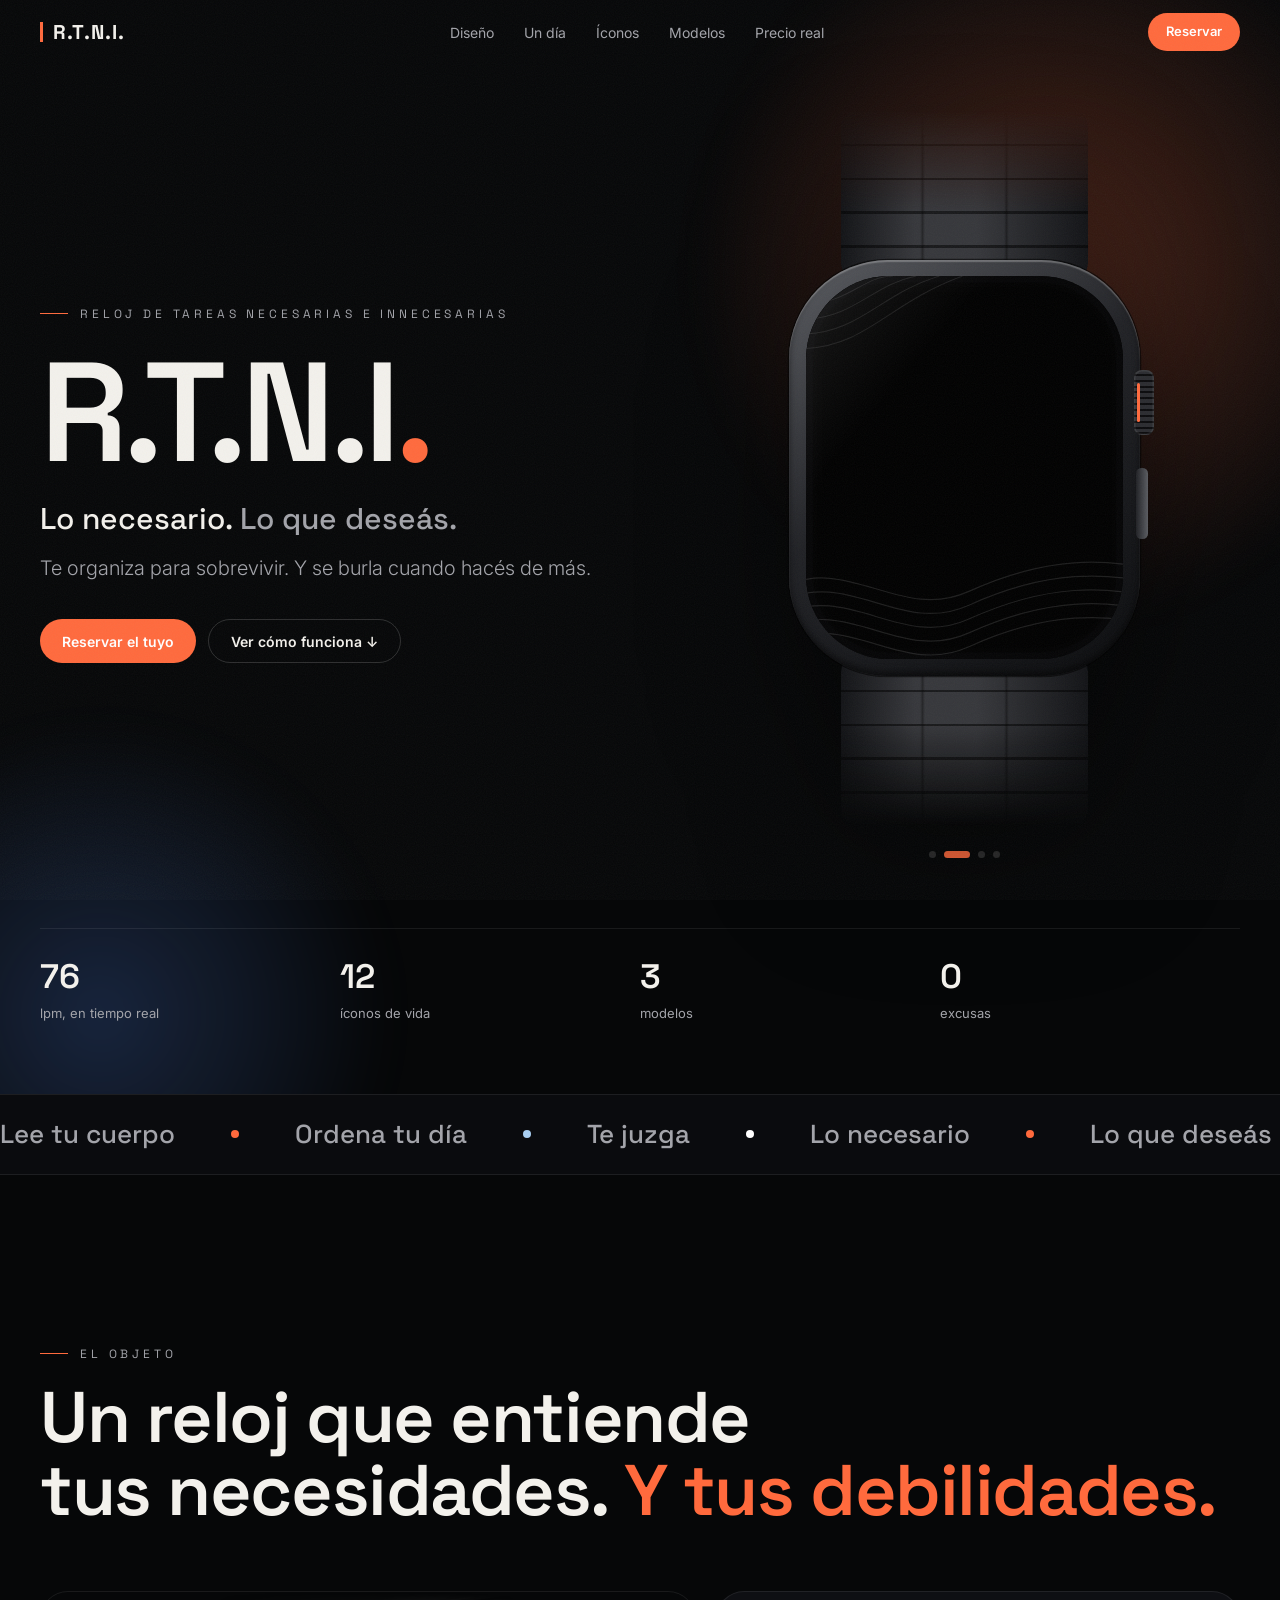
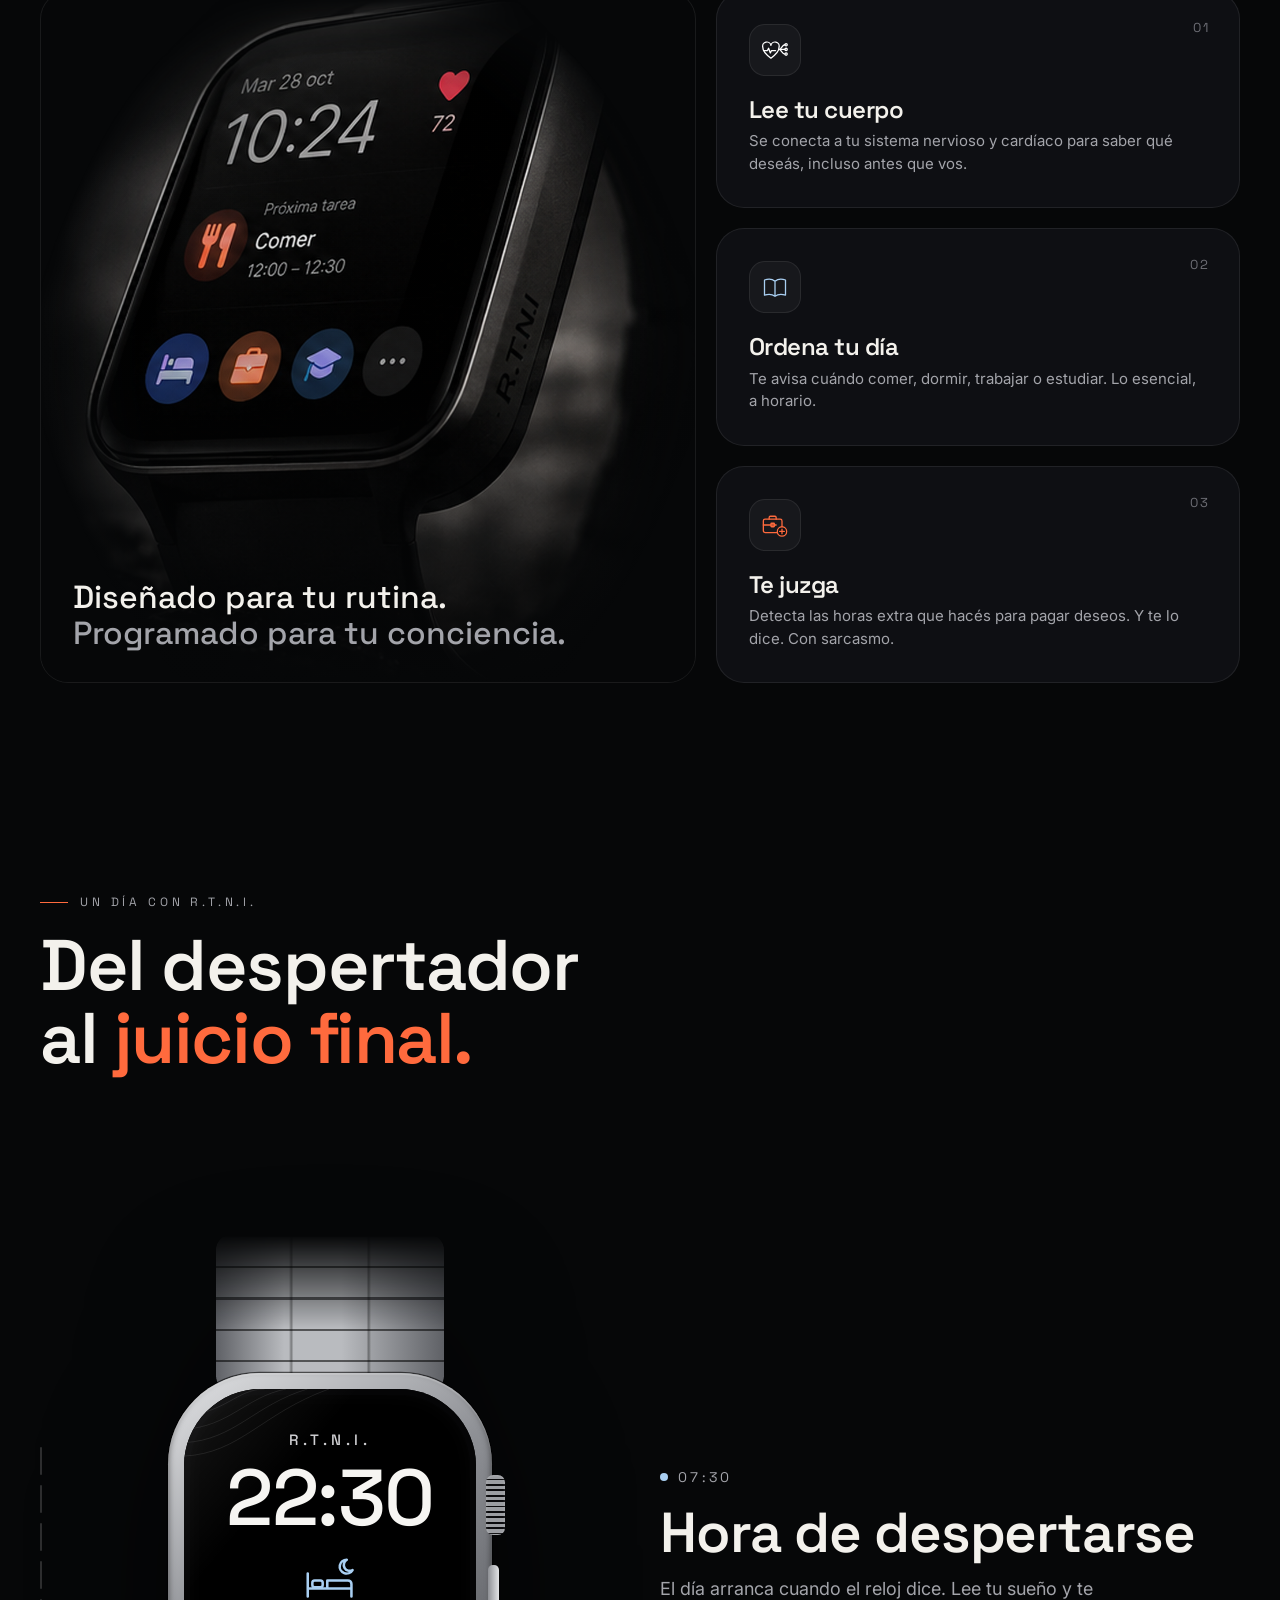
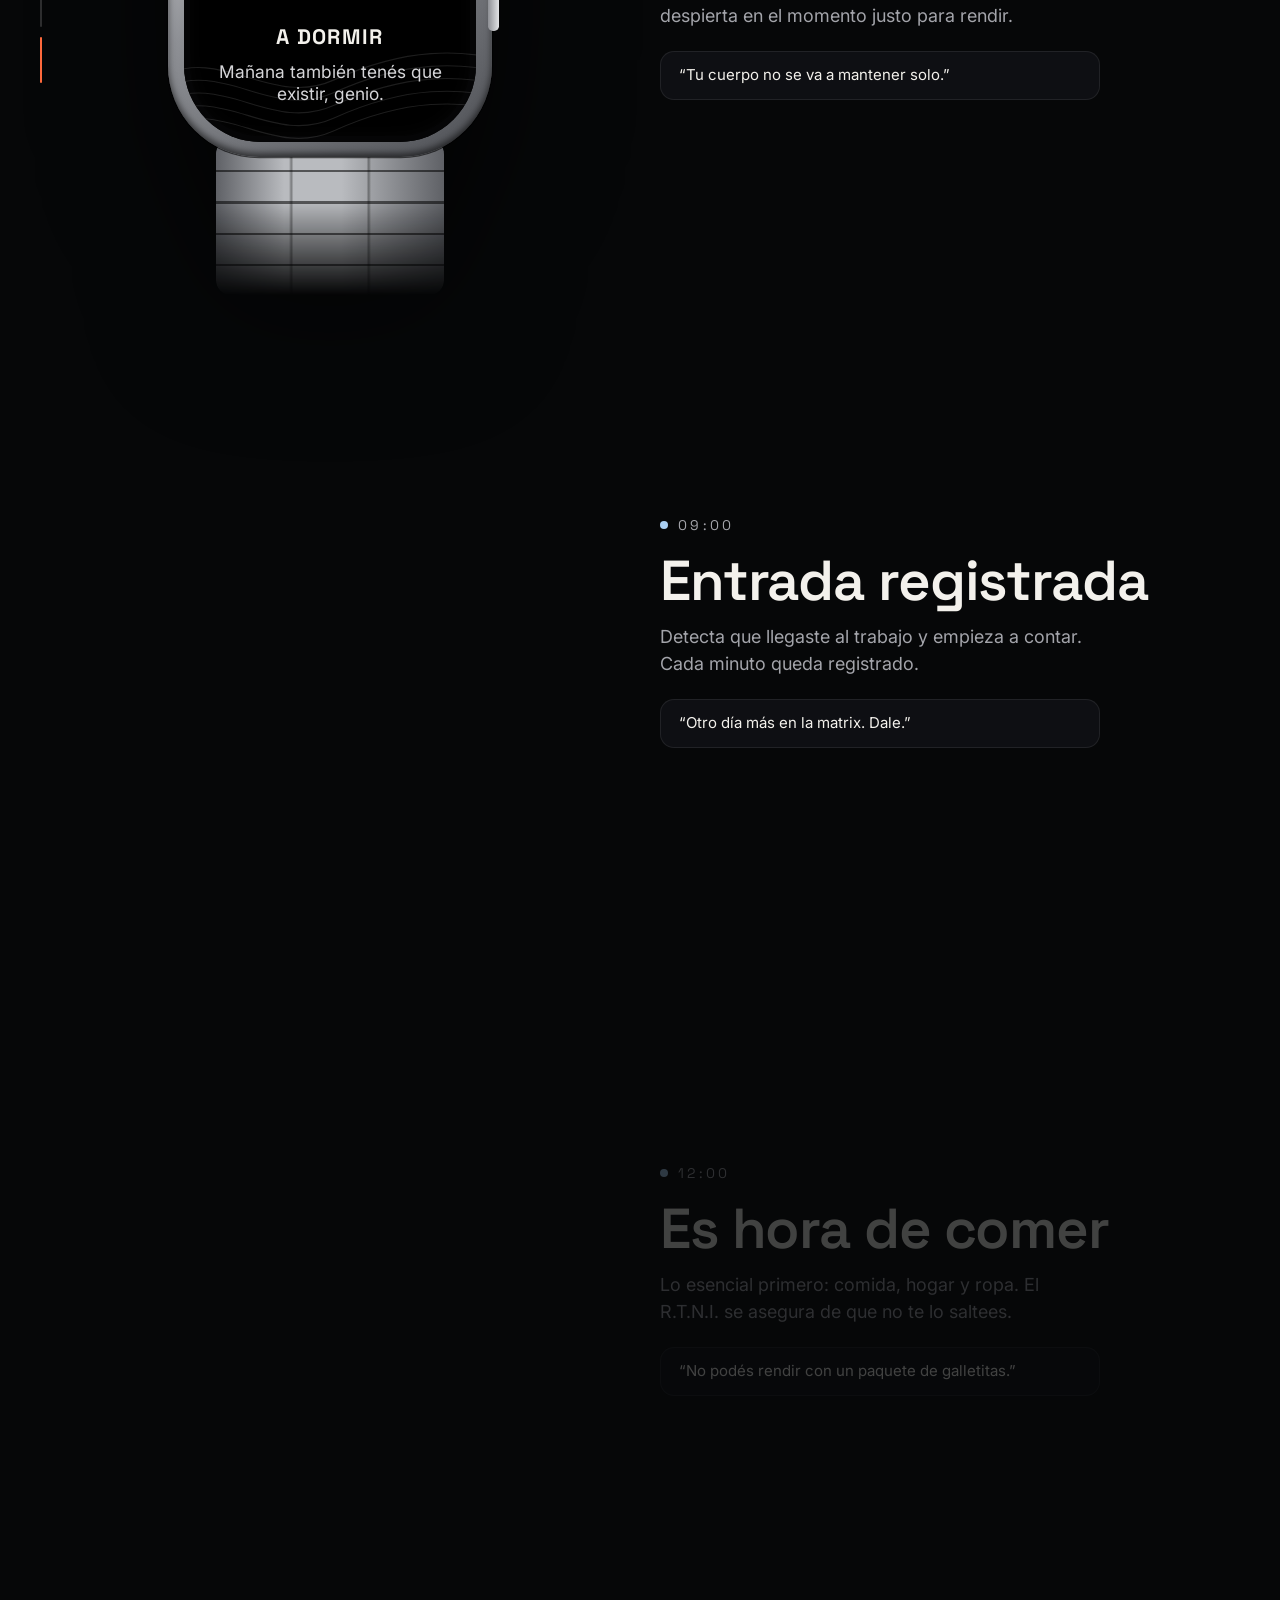
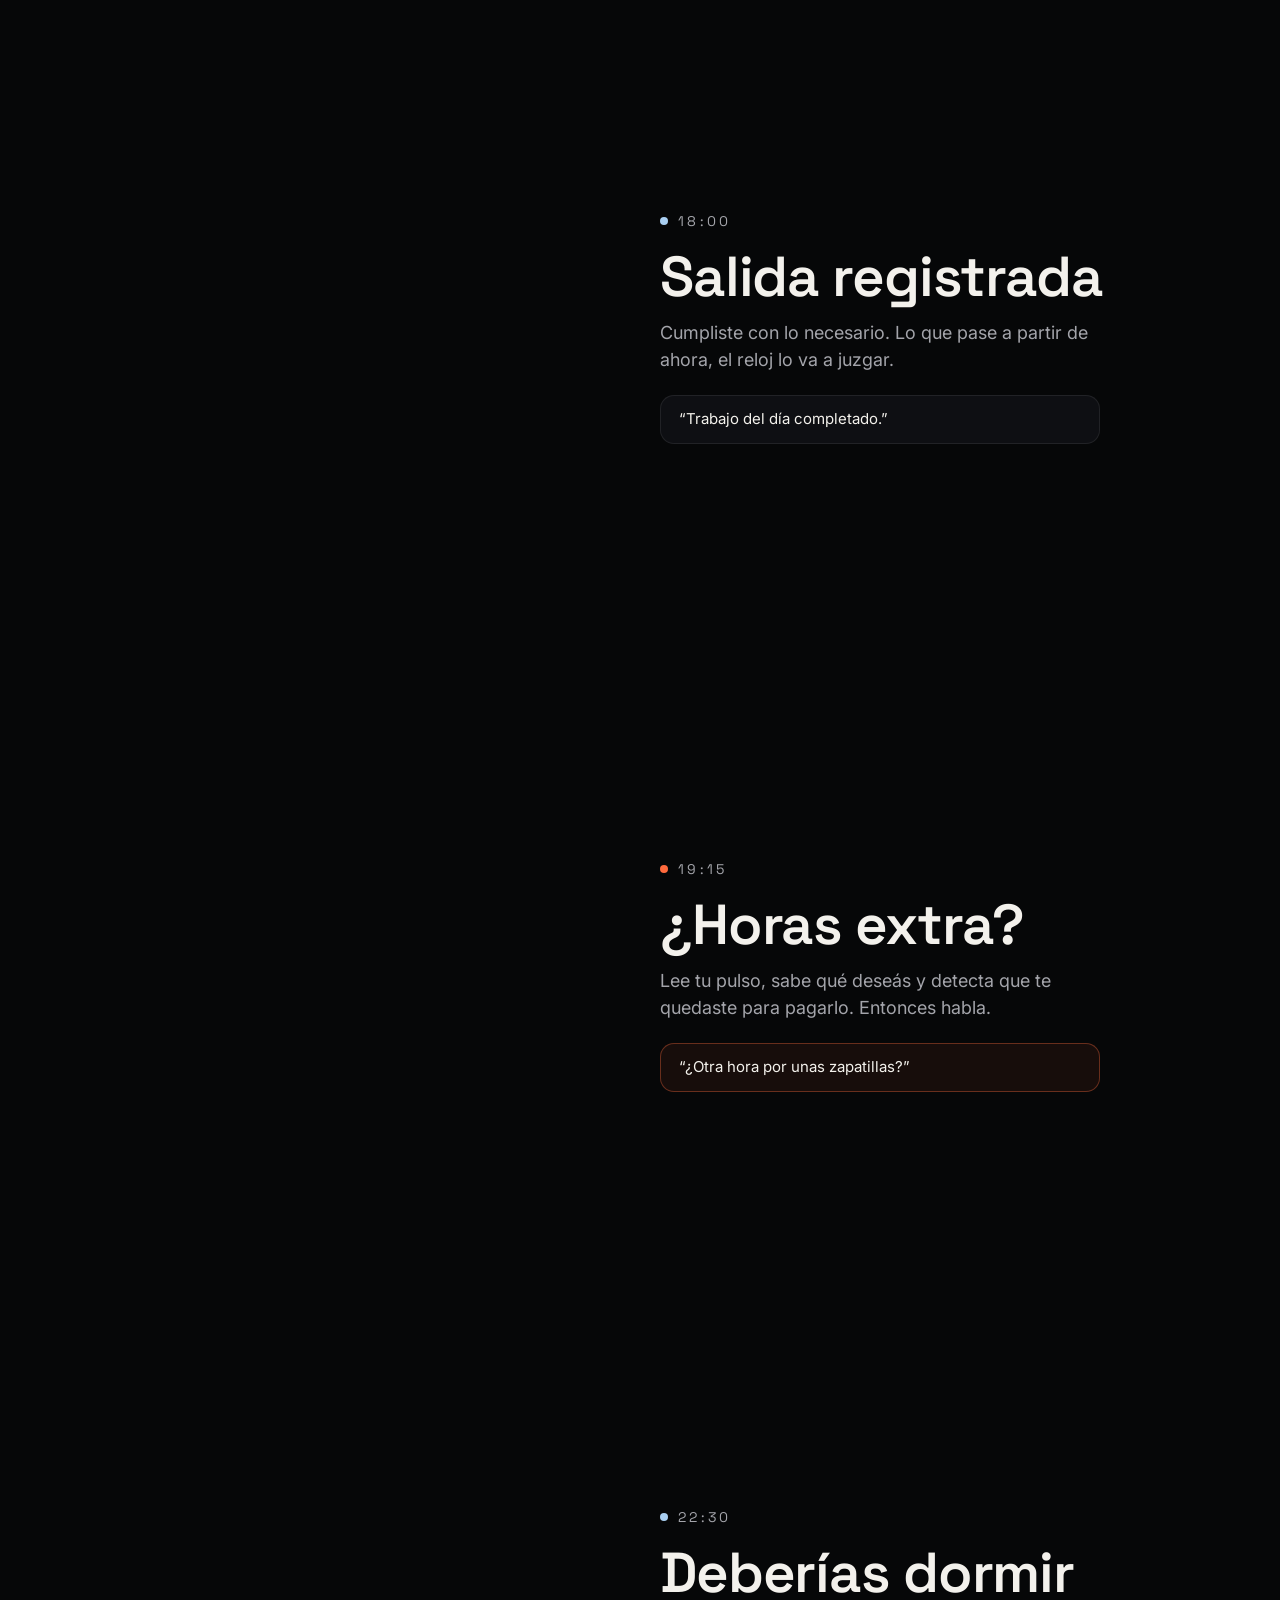
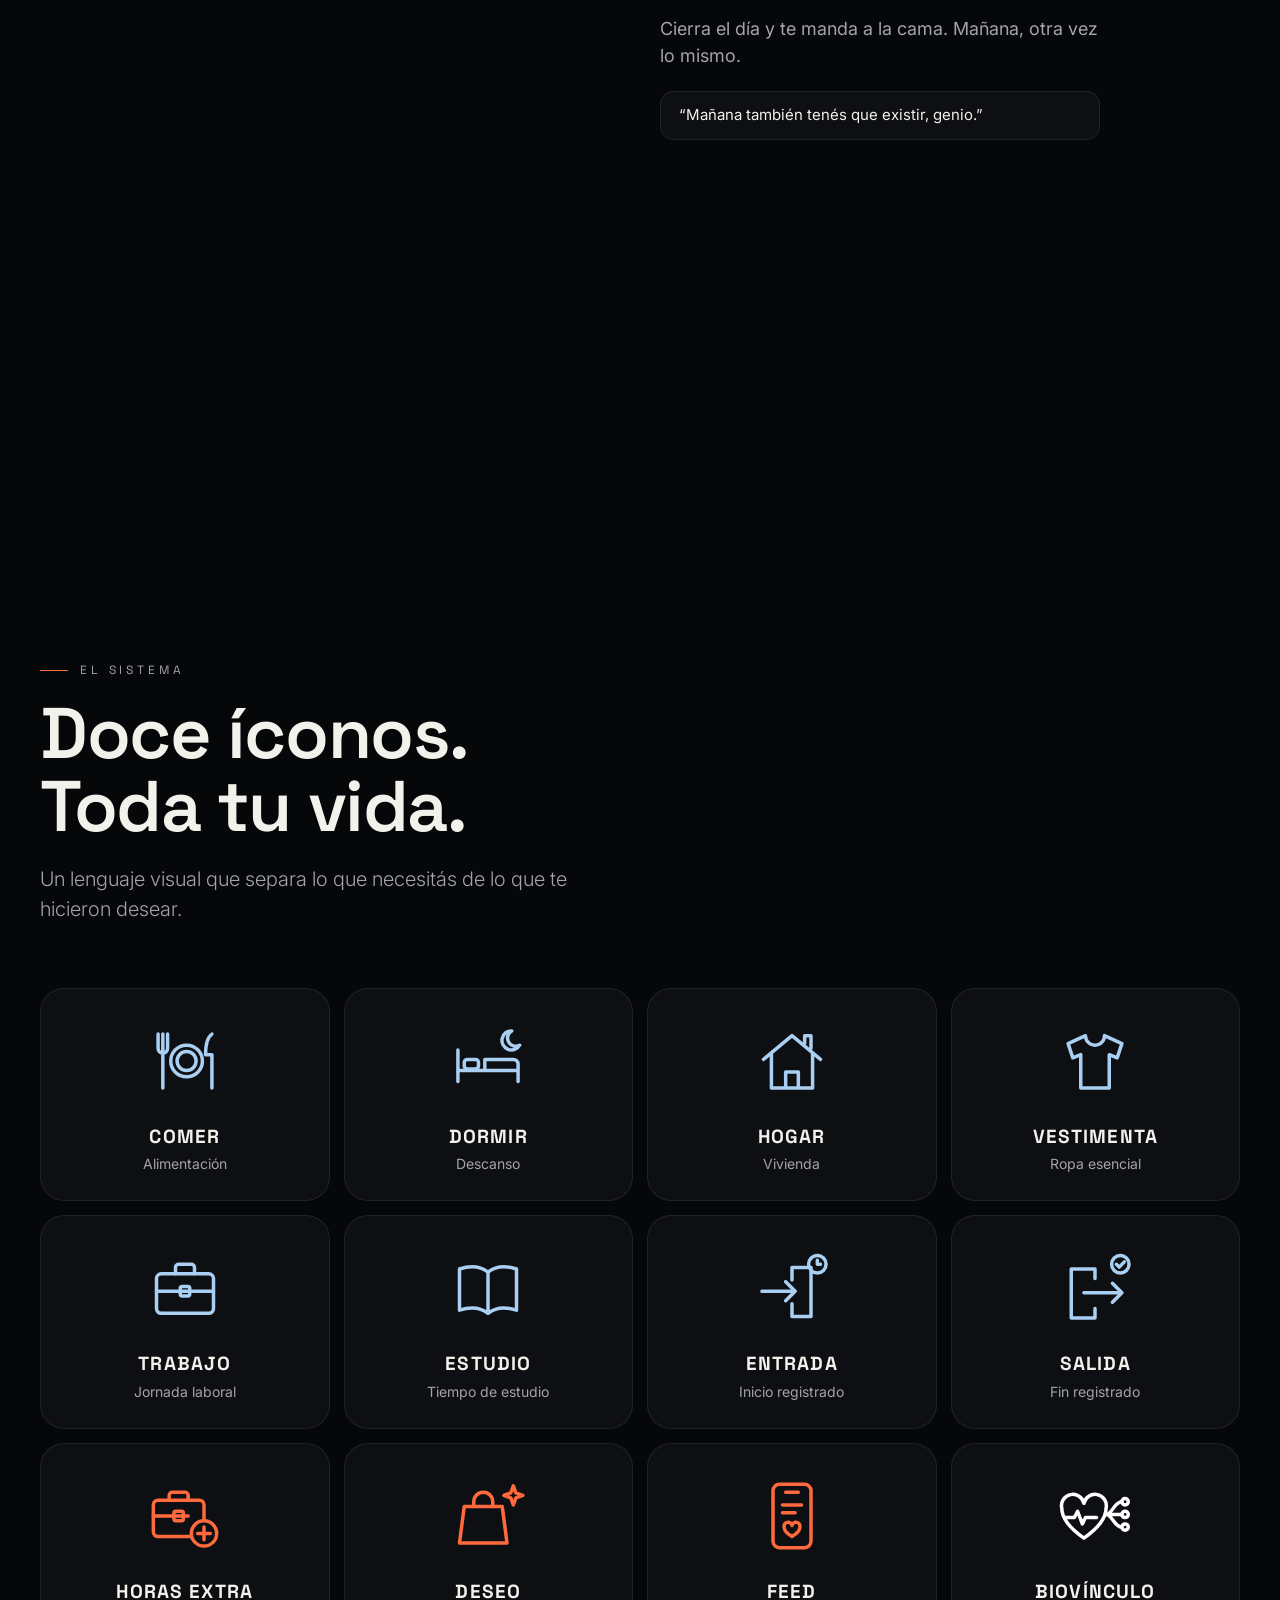
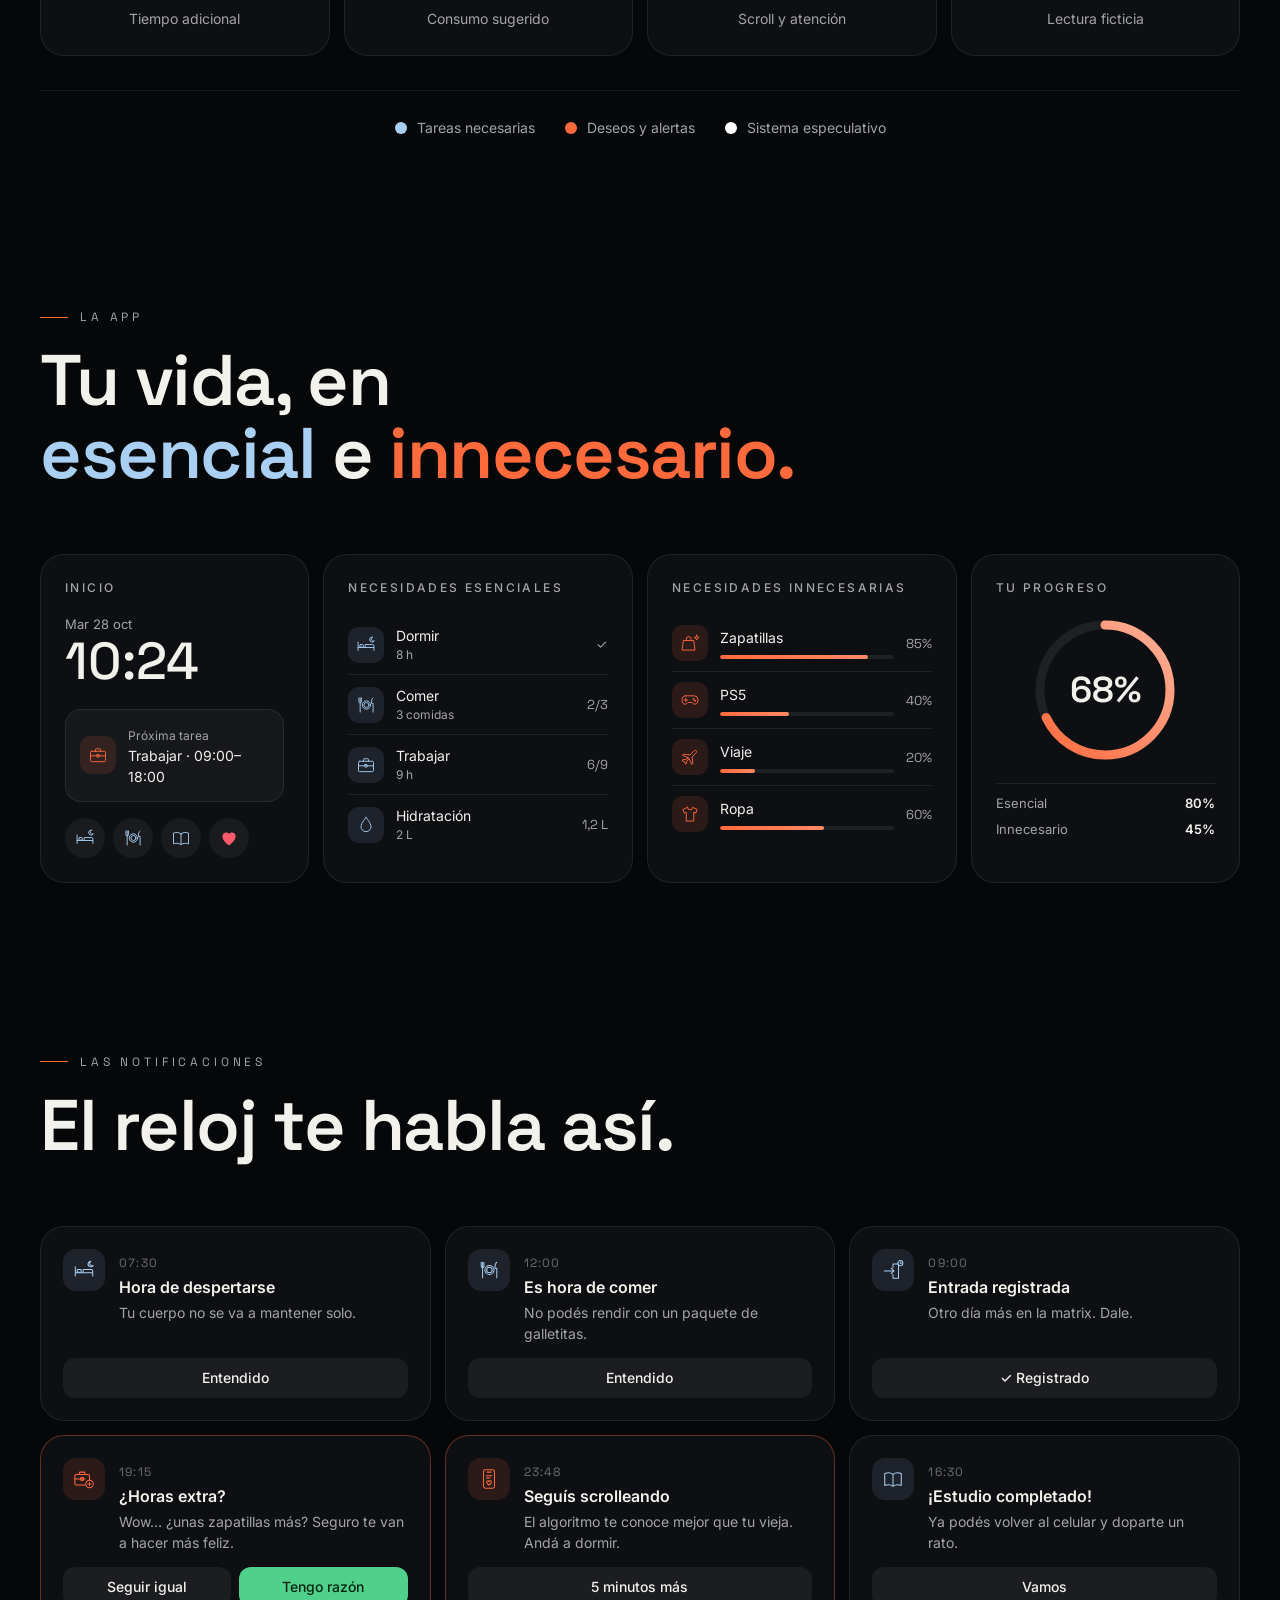
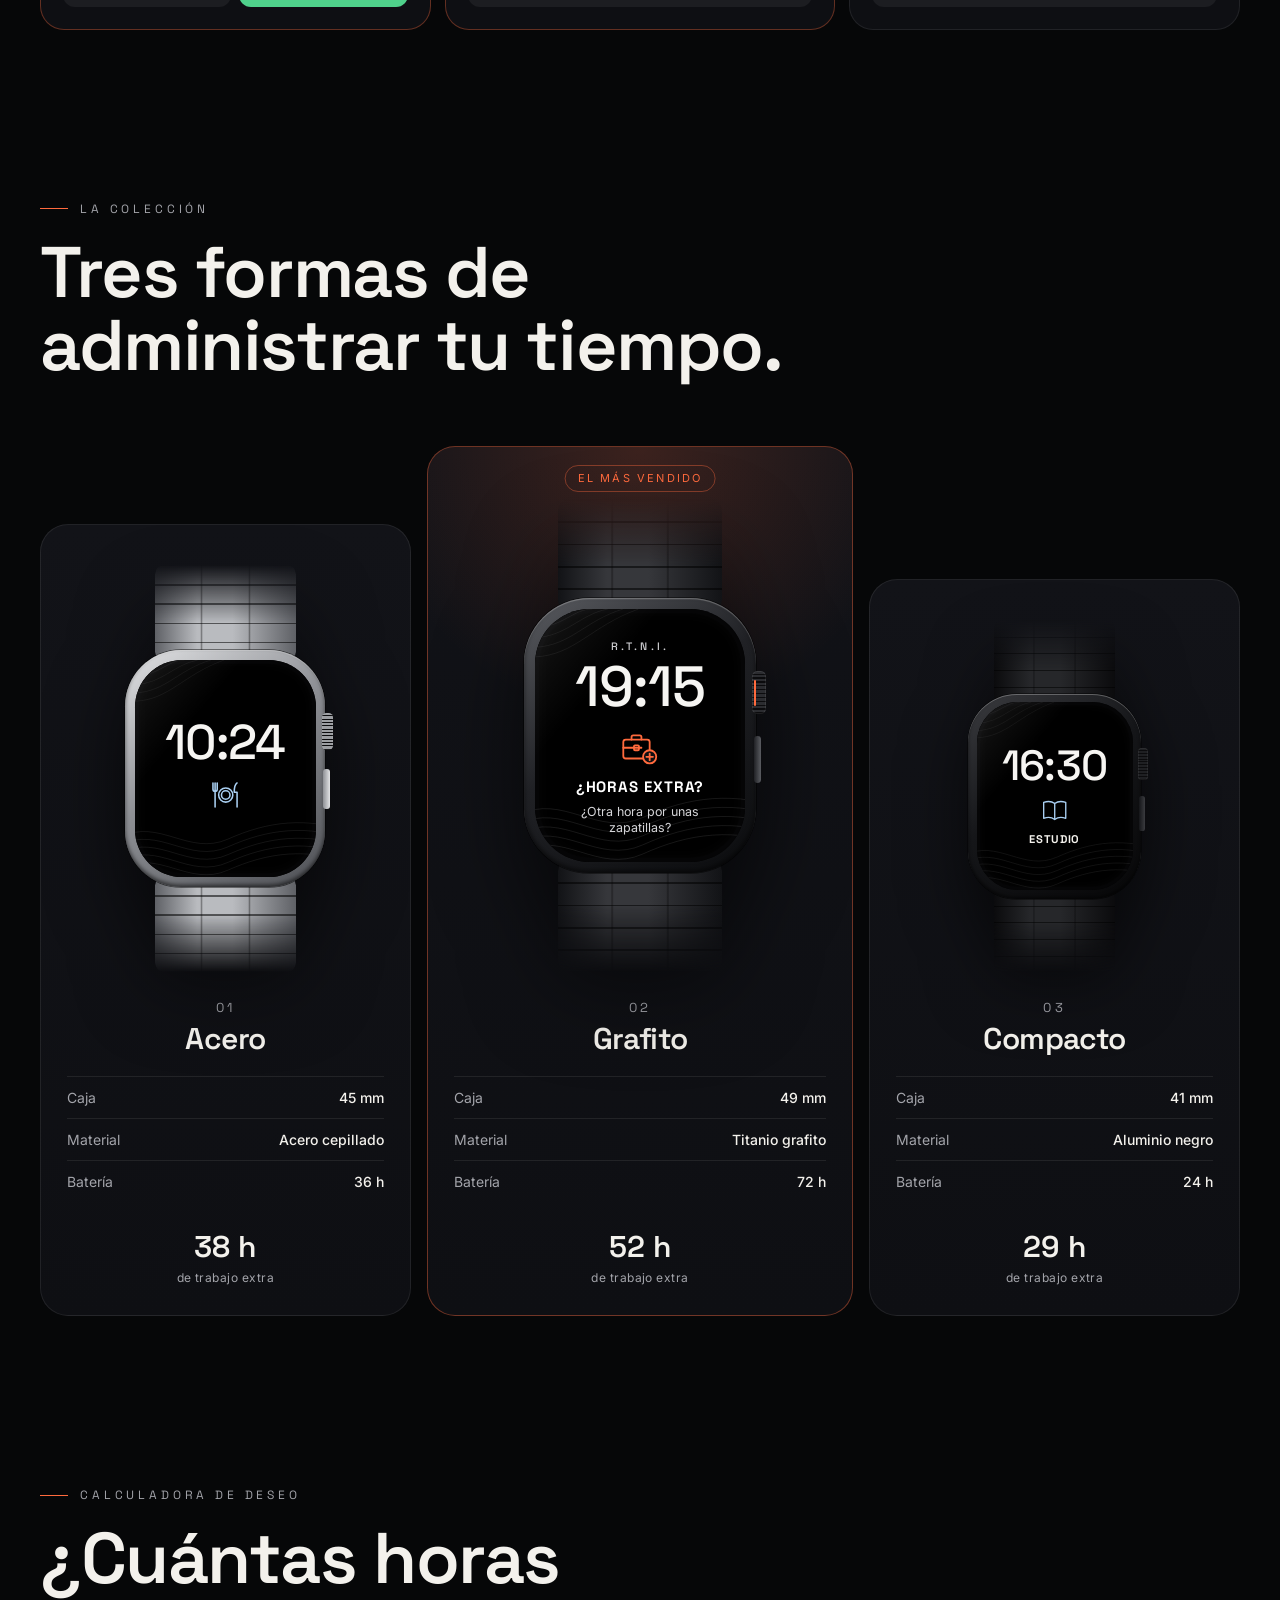
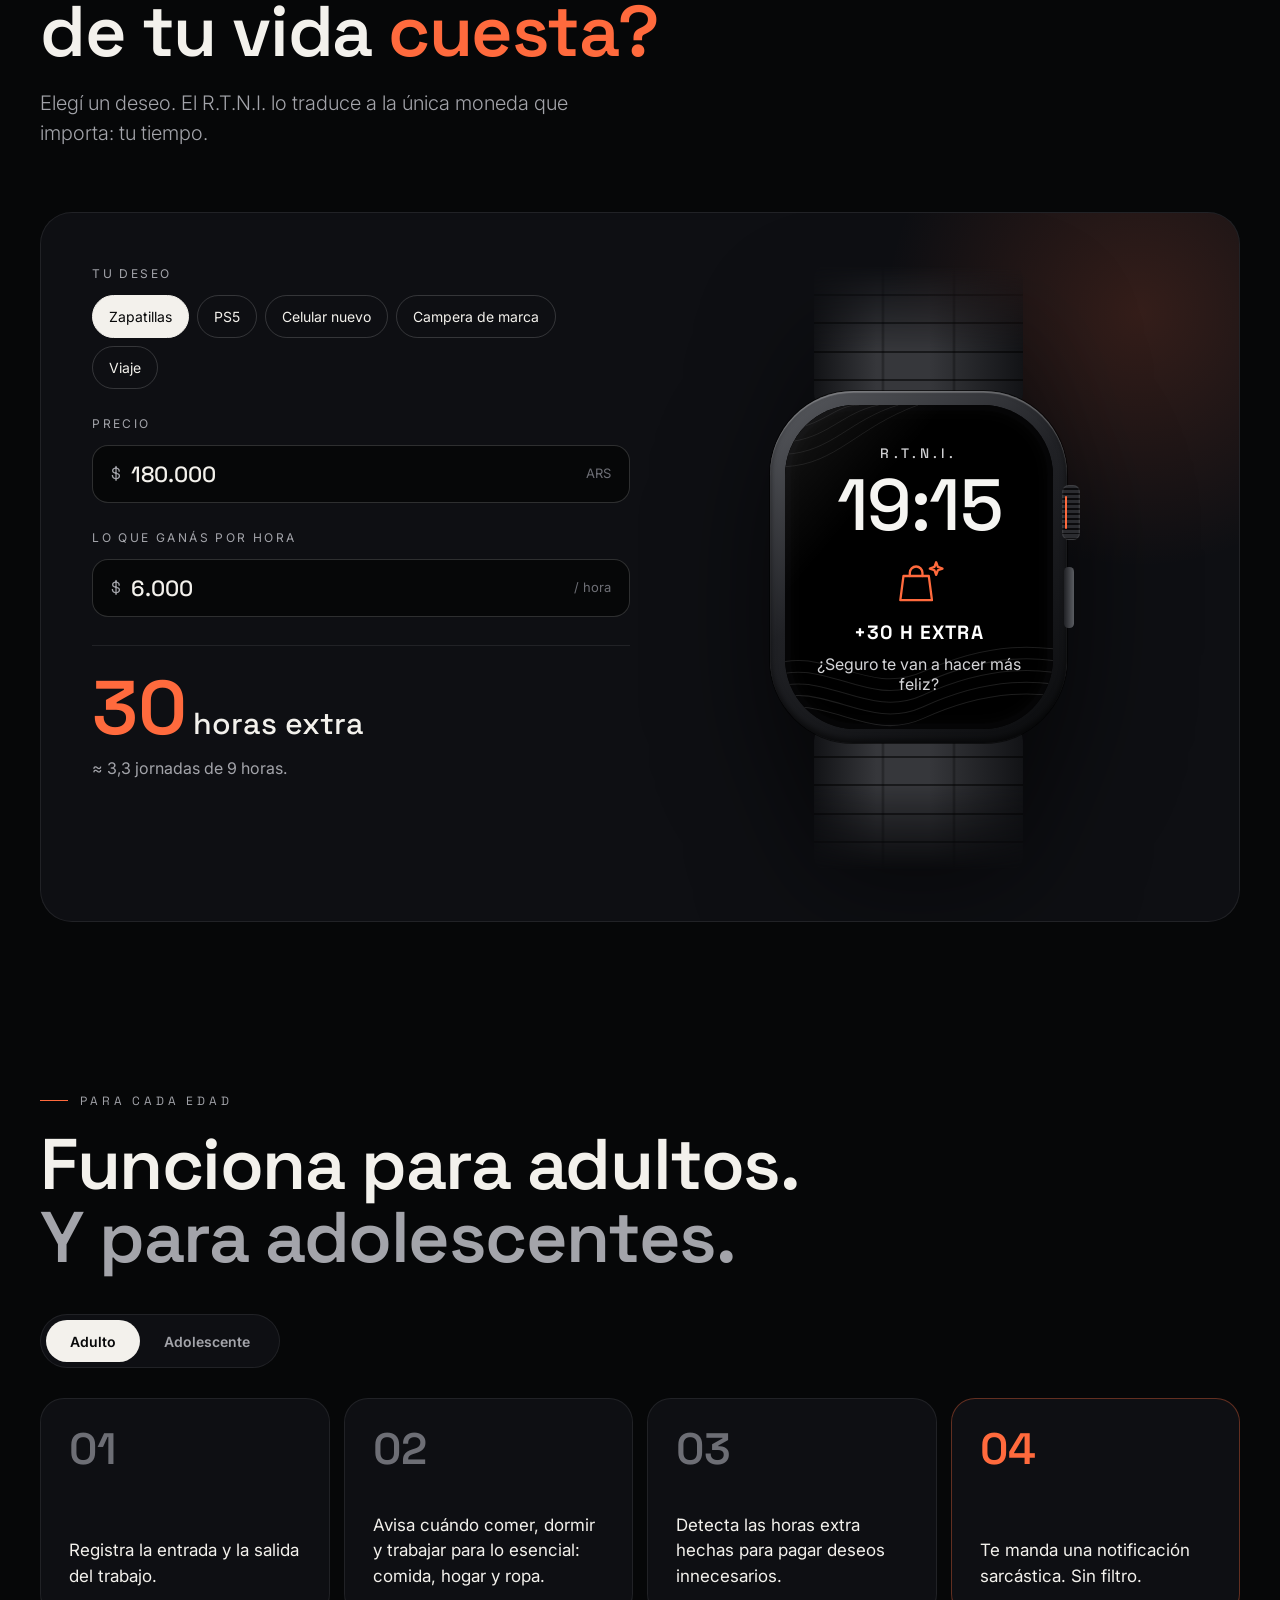
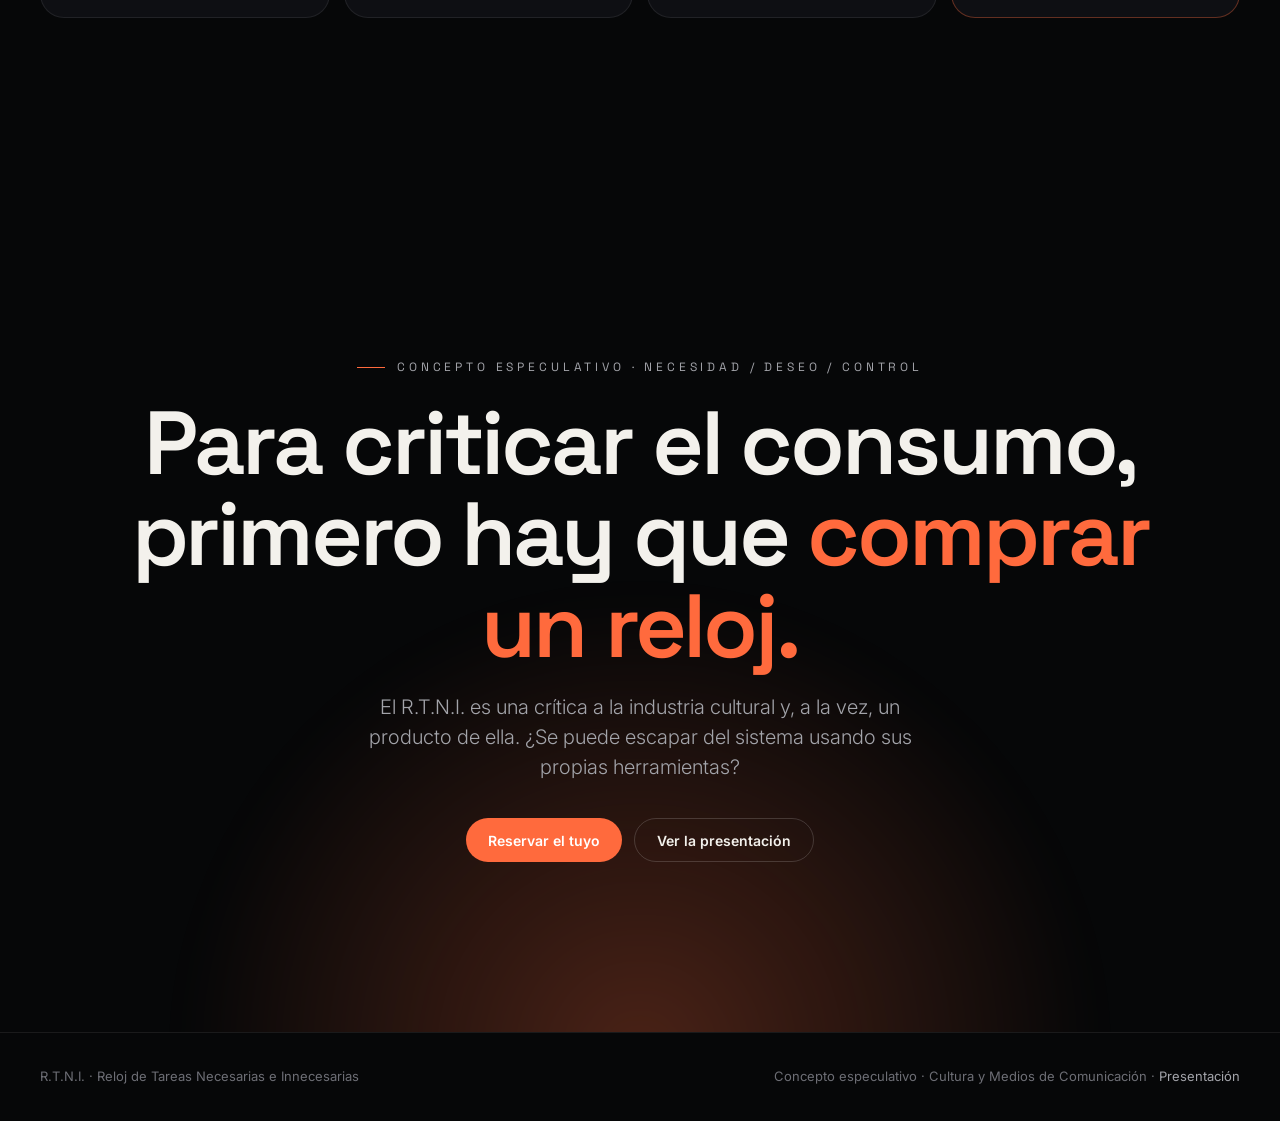
==== producto/index.html @ d714bea6 "Agregar página de producto del R.T.N.I. en /producto Landing del reloj con relojes y los doce íconos" ====
<!doctype html>
<html lang="es">
<head>
<meta charset="utf-8">
<meta name="viewport" content="width=device-width, initial-scale=1">
<title>R.T.N.I. — Lo necesario. Lo que deseás.</title>
<meta name="description" content="R.T.N.I., el Reloj de Tareas Necesarias e Innecesarias. Te organiza para sobrevivir y se burla cuando hacés de más.">
<meta name="theme-color" content="#060708">
<link rel="icon" href="data:image/svg+xml,<svg xmlns='http://www.w3.org/2000/svg' viewBox='0 0 100 100'><text y='.9em' font-size='90'>⌚</text></svg>">
<link rel="preconnect" href="https://fonts.googleapis.com">
<link rel="preconnect" href="https://fonts.gstatic.com" crossorigin>
<link href="https://fonts.googleapis.com/css2?family=Inter:wght@300..700&family=Space+Grotesk:wght@400..700&display=swap" rel="stylesheet">
<style>
:root{
  --bg:#060708;--bg2:#0a0b0e;--card:#0e0f13;--card2:#121318;
  --line:rgba(255,255,255,.08);--line2:rgba(255,255,255,.16);
  --tx:#f3f1ec;--mut:#a3a4aa;--dim:#6d6e75;
  --blue:#a9cff2;--blue2:#5b93ff;--or:#ff6a3d;--or2:#ff8a65;--ok:#4fd18b;
  --disp:'Space Grotesk',Inter,system-ui,sans-serif;
  --ease:cubic-bezier(.22,1,.36,1);
}
*{margin:0;padding:0;box-sizing:border-box}
html{scroll-behavior:smooth;background:var(--bg)}
body{background:var(--bg);color:var(--tx);font-family:Inter,system-ui,sans-serif;-webkit-font-smoothing:antialiased;overflow-x:hidden;line-height:1.5}
a{color:inherit;text-decoration:none}
button{font:inherit;color:inherit;background:none;border:0;cursor:pointer}
img{display:block;max-width:100%}
::selection{background:var(--or);color:#fff}
.wrap{width:min(1200px,100% - 32px);margin-inline:auto}
.grain{position:fixed;inset:0;pointer-events:none;z-index:100;opacity:.05;background-image:url("data:image/svg+xml,%3Csvg xmlns='http://www.w3.org/2000/svg' width='160' height='160'%3E%3Cfilter id='n'%3E%3CfeTurbulence type='fractalNoise' baseFrequency='.9' numOctaves='2' stitchTiles='stitch'/%3E%3C/filter%3E%3Crect width='100%25' height='100%25' filter='url(%23n)'/%3E%3C/svg%3E")}

/* ---------- tipografía ---------- */
.eyebrow{font-family:var(--disp);font-size:12px;letter-spacing:.32em;text-transform:uppercase;color:var(--mut);display:flex;align-items:center;gap:12px}
.eyebrow::before{content:"";width:28px;height:1px;background:var(--or)}
h1,h2,h3{font-family:var(--disp);font-weight:600;letter-spacing:-.02em;line-height:1.02}
.h2{font-size:clamp(36px,5.6vw,72px);margin-top:18px}
.lead{font-size:clamp(17px,1.6vw,20px);color:var(--mut);max-width:560px;margin-top:20px;font-weight:300}
.or{color:var(--or)}.bl{color:var(--blue)}
section{position:relative}
.sec{padding:clamp(96px,14vw,170px) 0}

/* ---------- nav ---------- */
nav{position:fixed;top:0;left:0;right:0;z-index:50;transition:background .4s,border-color .4s,backdrop-filter .4s;border-bottom:1px solid transparent}
nav.scrolled{background:rgba(6,7,8,.72);backdrop-filter:blur(18px) saturate(1.4);-webkit-backdrop-filter:blur(18px) saturate(1.4);border-color:var(--line)}
.nav-in{height:64px;display:flex;align-items:center;justify-content:space-between;gap:24px}
.logo{font-family:var(--disp);font-weight:700;font-size:20px;letter-spacing:.06em;display:flex;align-items:center;gap:10px}
.logo i{width:3px;height:20px;background:var(--or);display:block}
.nav-links{display:flex;gap:30px;font-size:14px;color:var(--mut)}
.nav-links a{transition:color .2s}.nav-links a:hover{color:var(--tx)}
.btn{display:inline-flex;align-items:center;justify-content:center;gap:10px;height:44px;padding:0 22px;border-radius:999px;font-size:14px;font-weight:600;transition:transform .3s var(--ease),background .3s,box-shadow .3s,border-color .3s;white-space:nowrap}
.btn:active{transform:scale(.97)}
.btn-or{background:var(--or);color:#fff;box-shadow:0 0 0 0 rgba(255,106,61,.5)}
.btn-or:hover{box-shadow:0 10px 40px -8px rgba(255,106,61,.7);transform:translateY(-1px)}
.btn-gh{border:1px solid var(--line2);color:var(--tx)}
.btn-gh:hover{border-color:var(--tx)}
.btn-sm{height:38px;padding:0 18px;font-size:13px}

/* ---------- reloj (componente) ---------- */
.watch{--case1:#55575c;--case2:#1d1e21;--case3:#0d0e10;--band1:#3a3b3f;--band2:#141518;--crown:#2a2b2f;font-size:10px;position:relative;width:27em;display:flex;flex-direction:column;align-items:center;filter:drop-shadow(0 4em 5em rgba(0,0,0,.6))}
.watch .band{width:19em;height:13em;position:relative;background:
  repeating-linear-gradient(180deg,rgba(0,0,0,.55) 0 .18em,transparent .18em 2.6em),
  linear-gradient(90deg,var(--band2),var(--band1) 30%,var(--band1) 55%,var(--band2));
  border-radius:1.2em}
.watch .band::after{content:"";position:absolute;inset:0;background:linear-gradient(90deg,transparent 32%,rgba(0,0,0,.35) 33%,transparent 34%,transparent 66%,rgba(0,0,0,.35) 67%,transparent 68%);border-radius:inherit}
.watch .band.top{-webkit-mask:linear-gradient(0deg,#000 40%,transparent);mask:linear-gradient(0deg,#000 40%,transparent);margin-bottom:-1.5em}
.watch .band.bot{-webkit-mask:linear-gradient(180deg,#000 40%,transparent);mask:linear-gradient(180deg,#000 40%,transparent);margin-top:-1.5em}
.watch .case{position:relative;z-index:2;width:27em;height:32em;border-radius:7.6em;padding:1.3em;
  background:linear-gradient(145deg,var(--case1),var(--case2) 45%,var(--case3));
  box-shadow:inset 0 .15em .1em rgba(255,255,255,.28),inset 0 -.3em .6em rgba(0,0,0,.6),0 0 0 .1em rgba(0,0,0,.6)}
.watch .crown{position:absolute;right:-1.1em;top:8.5em;width:1.6em;height:5em;border-radius:.6em;background:repeating-linear-gradient(180deg,var(--crown) 0 .3em,#0b0b0d .3em .45em);box-shadow:inset 0 0 0 .12em rgba(255,255,255,.08)}
.watch .crown::after{content:"";position:absolute;left:.25em;top:1em;bottom:1em;width:.25em;border-radius:1em;background:var(--crown-ring,transparent)}
.watch .side{position:absolute;right:-.6em;top:16em;width:.9em;height:5.5em;border-radius:.4em;background:linear-gradient(90deg,var(--case2),var(--case1))}
.watch .screen{position:relative;width:100%;height:100%;border-radius:6.4em;background:#000;overflow:hidden;box-shadow:inset 0 0 0 .5em #050506,inset 0 0 2em rgba(255,255,255,.04)}
.watch .screen::before{content:"";position:absolute;inset:0;z-index:0;opacity:.9;background:
  url("data:image/svg+xml,%3Csvg xmlns='http://www.w3.org/2000/svg' viewBox='0 0 240 90' fill='none' stroke='rgba(255,255,255,0.13)' stroke-width='0.7'%3E%3Cpath d='M0 30C40 10 70 50 110 32S190 8 240 26'/%3E%3Cpath d='M0 38C40 18 70 58 110 40S190 16 240 34'/%3E%3Cpath d='M0 46C40 26 70 66 110 48S190 24 240 42'/%3E%3Cpath d='M0 54C40 34 70 74 110 56S190 32 240 50'/%3E%3Cpath d='M0 62C40 42 70 82 110 64S190 40 240 58'/%3E%3C/svg%3E") left -2em bottom -2.5em/130% auto no-repeat,
  url("data:image/svg+xml,%3Csvg xmlns='http://www.w3.org/2000/svg' viewBox='0 0 120 120' fill='none' stroke='rgba(255,255,255,0.11)' stroke-width='0.7'%3E%3Cpath d='M0 20C30 18 40 0 60 0'/%3E%3Cpath d='M0 30C34 28 46 6 76 0'/%3E%3Cpath d='M0 40C38 38 52 12 92 0'/%3E%3Cpath d='M0 50C42 48 58 18 108 0'/%3E%3C/svg%3E") left top/55% auto no-repeat}
.watch .screen::after{content:"";position:absolute;inset:0;z-index:4;pointer-events:none;border-radius:inherit;background:linear-gradient(130deg,rgba(255,255,255,.09),transparent 30%)}
.scr{position:absolute;inset:0;z-index:2;display:flex;flex-direction:column;align-items:center;justify-content:center;text-align:center;padding:2.6em 2.4em;transition:opacity .35s var(--ease),transform .35s var(--ease)}
.scr.hb{padding-top:5.4em}
.scr.out{opacity:0;transform:translateY(.8em) scale(.98)}
.scr .s-brand{position:absolute;top:2.7em;left:0;right:0;font-family:var(--disp);font-size:1.25em;letter-spacing:.3em;color:#cfcfd2;font-weight:500}
.scr .s-bpm{position:absolute;top:2.5em;right:3.2em;font-size:1.3em;color:#ff5b6b;display:flex;align-items:center;gap:.25em;font-family:var(--disp)}
.scr .s-bpm svg{width:1em;height:1em;animation:beat 1s infinite}
.scr .s-time{font-family:var(--disp);font-weight:500;font-size:6.6em;letter-spacing:-.02em;line-height:1;color:#f6f5f2}
.scr .s-ic{width:4.6em;height:4.6em;margin:1.4em 0 1em}
.scr .s-ttl{font-family:var(--disp);font-weight:700;font-size:1.75em;letter-spacing:.06em;text-transform:uppercase}
.scr .s-msg{font-size:1.45em;color:#d5d5d8;margin-top:.45em;line-height:1.3;max-width:15em}
.t-blue .s-ic{color:var(--blue)}.t-or .s-ic{color:var(--or)}.t-wh .s-ic{color:#fff}
.t-or .s-ttl{color:#fff}
/* acabados */
.watch.acero{--case1:#e3e4e6;--case2:#8e9095;--case3:#4e5055;--band1:#b9bbbf;--band2:#5f6166;--crown:#9c9ea2}
.watch.grafito{--case1:#5a5c61;--case2:#202125;--case3:#0b0c0e;--band1:#36373b;--band2:#121316;--crown:#2b2c30;--crown-ring:var(--or)}
.watch.compacto{--case1:#3a3b3f;--case2:#151619;--case3:#070708;--band1:#26272a;--band2:#0b0b0d;--crown:#1f2023}

/* ---------- hero ---------- */
.hero{min-height:100svh;display:flex;align-items:center;padding:110px 0 70px;overflow:hidden}
.orb{position:absolute;border-radius:50%;filter:blur(20px);pointer-events:none}
.orb.o1{width:780px;height:780px;right:-160px;top:-120px;background:radial-gradient(circle,rgba(255,106,61,.28),transparent 65%);animation:drift 14s ease-in-out infinite alternate}
.orb.o2{width:640px;height:640px;left:-220px;bottom:-240px;background:radial-gradient(circle,rgba(91,147,255,.22),transparent 65%);animation:drift 18s ease-in-out infinite alternate-reverse}
.hero-grid{display:grid;grid-template-columns:1.05fr .95fr;align-items:center;gap:40px;position:relative;z-index:2}
.hero h1{font-size:clamp(64px,11vw,156px);letter-spacing:-.04em;line-height:.9;margin-top:26px}
.hero h1 .dot{color:var(--or)}
.hero .sub{font-family:var(--disp);font-size:clamp(20px,2.4vw,30px);font-weight:500;margin-top:26px;line-height:1.2}
.hero .sub span{color:var(--mut)}
.hero .lead{margin-top:16px}
.hero-cta{display:flex;gap:12px;margin-top:36px;flex-wrap:wrap}
.hero-watch{display:flex;justify-content:center;perspective:1200px}
.tilt{transition:transform .6s var(--ease);transform-style:preserve-3d;animation:float 6s ease-in-out infinite}
.hero-watch .watch{font-size:clamp(7.5px,1.15vw,13px)}
.hero-meta{display:grid;grid-template-columns:repeat(4,1fr);margin-top:70px;border-top:1px solid var(--line);position:relative;z-index:2}
.hero-meta div{padding:22px 0 0;font-size:13px;color:var(--mut)}
.hero-meta b{display:block;font-family:var(--disp);font-size:clamp(24px,3vw,34px);font-weight:600;color:var(--tx);margin-bottom:2px}
.dots{display:flex;gap:8px;justify-content:center;margin-top:26px}
.dots button{width:7px;height:7px;border-radius:9px;background:var(--line2);transition:width .4s var(--ease),background .4s}
.dots button.on{width:26px;background:var(--or)}

/* ---------- ticker ---------- */
.ticker{border-block:1px solid var(--line);overflow:hidden;padding:20px 0;background:var(--bg2)}
.ticker-in{display:flex;gap:56px;width:max-content;animation:marquee 38s linear infinite;font-family:var(--disp);font-size:clamp(18px,2.2vw,26px);font-weight:500;white-space:nowrap}
.ticker-in span{display:flex;align-items:center;gap:56px;color:var(--mut)}
.ticker-in span::after{content:"";width:8px;height:8px;border-radius:50%;background:var(--or)}
.ticker-in span:nth-child(3n+2)::after{background:var(--blue)}
.ticker-in span:nth-child(3n)::after{background:#fff}

/* ---------- diseño ---------- */
.design{display:grid;grid-template-columns:1.25fr 1fr;gap:20px;margin-top:64px}
.photo{position:relative;border-radius:28px;overflow:hidden;min-height:560px;border:1px solid var(--line)}
.photo img{position:absolute;inset:0;width:100%;height:100%;object-fit:cover;object-position:55% 75%;transform:scale(1.08);transition:transform 1.4s var(--ease)}
.photo.in img{transform:scale(1)}
.photo::after{content:"";position:absolute;inset:0;background:linear-gradient(0deg,rgba(6,7,8,.92) 0%,rgba(6,7,8,.1) 45%,transparent)}
.photo .cap{position:absolute;left:32px;right:32px;bottom:30px;z-index:2;font-family:var(--disp);font-size:clamp(22px,2.5vw,32px);font-weight:500;line-height:1.15}
.photo .cap span{color:var(--mut)}
.feats{display:grid;gap:20px}
.feat{background:var(--card);border:1px solid var(--line);border-radius:28px;padding:32px;position:relative;overflow:hidden;transition:border-color .4s,transform .5s var(--ease)}
.feat:hover{border-color:var(--line2);transform:translateY(-3px)}
.feat .ic-wrap{width:52px;height:52px;border-radius:16px;display:grid;place-items:center;background:rgba(255,255,255,.04);border:1px solid var(--line)}
.feat .ic-wrap svg{width:28px;height:28px}
.feat h3{font-size:24px;margin-top:22px}
.feat p{color:var(--mut);margin-top:8px;font-size:15px}
.feat .num{position:absolute;right:28px;top:26px;font-family:var(--disp);color:var(--dim);font-size:13px;letter-spacing:.2em}

/* ---------- un día ---------- */
.day{display:grid;grid-template-columns:1fr 1fr;gap:40px;margin-top:40px}
.day-watch{position:sticky;top:0;height:100vh;display:flex;align-items:center;justify-content:center}
.day-watch .watch{font-size:clamp(8px,1.05vw,12px)}
.day-prog{position:absolute;left:0;top:50%;transform:translateY(-50%);display:flex;flex-direction:column;gap:10px}
.day-prog i{width:2px;height:28px;background:var(--line2);border-radius:2px;transition:background .4s,height .4s var(--ease)}
.day-prog i.on{background:var(--or);height:46px}
.steps{padding:16vh 0}
.step{min-height:72vh;display:flex;flex-direction:column;justify-content:center;opacity:.25;transition:opacity .6s var(--ease)}
.step.on{opacity:1}
.step .hr{font-family:var(--disp);font-size:14px;letter-spacing:.24em;color:var(--mut);display:flex;align-items:center;gap:10px}
.step .hr b{width:8px;height:8px;border-radius:50%;background:var(--blue)}
.step.alert .hr b{background:var(--or)}
.step h3{font-size:clamp(34px,4.4vw,58px);margin-top:16px}
.step p{color:var(--mut);font-size:18px;margin-top:14px;max-width:440px}
.step .quote{margin-top:22px;display:inline-flex;align-items:center;gap:10px;padding:12px 18px;border-radius:14px;background:var(--card);border:1px solid var(--line);font-size:15px;max-width:440px}
.step.alert .quote{border-color:rgba(255,106,61,.35);background:rgba(255,106,61,.07)}

/* ---------- íconos ---------- */
.ic{fill:none;stroke:currentColor;stroke-width:2.2;stroke-linecap:round;stroke-linejoin:round}
.icons{display:grid;grid-template-columns:repeat(4,1fr);gap:14px;margin-top:64px}
.icard{--c:var(--blue);background:var(--card);border:1px solid var(--line);border-radius:24px;padding:34px 20px 26px;text-align:center;position:relative;overflow:hidden;transition:border-color .4s,transform .5s var(--ease)}
.icard::before{content:"";position:absolute;inset:auto -30% -60% -30%;height:120%;background:radial-gradient(circle at 50% 100%,color-mix(in srgb,var(--c) 22%,transparent),transparent 60%);opacity:0;transition:opacity .5s}
.icard:hover{transform:translateY(-4px);border-color:color-mix(in srgb,var(--c) 45%,transparent)}
.icard:hover::before{opacity:1}
.icard svg{width:76px;height:76px;color:var(--c);position:relative;transition:transform .6s var(--ease)}
.icard:hover svg{transform:scale(1.08)}
.icard h4{font-family:var(--disp);font-size:19px;font-weight:700;letter-spacing:.06em;margin-top:18px;position:relative}
.icard span{display:block;font-size:14px;color:var(--mut);margin-top:2px;position:relative}
.icard.d{--c:var(--or)}.icard.s{--c:#fff}
.legend{display:flex;gap:30px;justify-content:center;flex-wrap:wrap;margin-top:34px;padding-top:26px;border-top:1px solid var(--line);font-size:14px;color:var(--mut)}
.legend span{display:flex;align-items:center;gap:10px}
.legend i{width:12px;height:12px;border-radius:50%}

/* ---------- vista general ---------- */
.dash{display:grid;grid-template-columns:1fr 1.15fr 1.15fr 1fr;gap:14px;margin-top:64px}
.panel{background:var(--card);border:1px solid var(--line);border-radius:24px;padding:24px}
.panel h5{font-size:12px;letter-spacing:.2em;text-transform:uppercase;color:var(--mut);font-weight:500;margin-bottom:18px}
.row{display:flex;align-items:center;gap:12px;padding:10px 0;border-top:1px solid var(--line)}
.row:first-of-type{border-top:0}
.row .rb{width:36px;height:36px;border-radius:11px;display:grid;place-items:center;flex-shrink:0}
.row .rb svg{width:20px;height:20px}
.row .rt{flex:1;min-width:0;font-size:14px}
.row .rt small{display:block;color:var(--mut);font-size:12px}
.row .rval{font-family:var(--disp);font-size:13px;color:var(--mut)}
.rb.b{background:rgba(169,207,242,.1);color:var(--blue)}
.rb.o{background:rgba(255,106,61,.12);color:var(--or)}
.bar{height:4px;border-radius:4px;background:rgba(255,255,255,.07);margin-top:7px;overflow:hidden}
.bar i{display:block;height:100%;width:0;border-radius:inherit;background:linear-gradient(90deg,var(--or),var(--or2));transition:width 1.6s var(--ease)}
.in .bar i{width:var(--v)}
.ring{display:grid;place-items:center;margin:10px 0 18px;position:relative}
.ring svg{width:150px;height:150px;transform:rotate(-90deg)}
.ring circle{fill:none;stroke-width:9}
.ring .rg-bg{stroke:rgba(255,255,255,.07)}
.ring .rg{stroke:url(#gr);stroke-linecap:round;stroke-dasharray:408;stroke-dashoffset:408;transition:stroke-dashoffset 2s var(--ease)}
.in .ring .rg{stroke-dashoffset:130.6}
.ring b{position:absolute;font-family:var(--disp);font-size:36px;font-weight:600}
.mini{display:flex;justify-content:space-between;font-size:13px;color:var(--mut);padding-top:10px;border-top:1px solid var(--line)}
.mini strong{color:var(--tx);font-weight:600}
.home .bigt{font-family:var(--disp);font-size:52px;font-weight:500;line-height:1}
.home .date{color:var(--mut);font-size:13px}
.home .next{margin-top:22px;padding:14px;border-radius:16px;background:rgba(255,255,255,.04);border:1px solid var(--line);display:flex;gap:12px;align-items:center}
.home .chips{display:flex;gap:8px;margin-top:16px}
.home .chips span{width:40px;height:40px;border-radius:50%;display:grid;place-items:center;background:rgba(255,255,255,.05)}
.home .chips svg{width:20px;height:20px}

/* ---------- modelos ---------- */
.models{display:grid;grid-template-columns:1fr 1.15fr 1fr;gap:16px;margin-top:64px;align-items:end}
.model{background:linear-gradient(180deg,var(--card2),var(--card));border:1px solid var(--line);border-radius:28px;padding:40px 26px 28px;display:flex;flex-direction:column;align-items:center;text-align:center;position:relative;overflow:hidden;transition:border-color .4s,transform .5s var(--ease)}
.model:hover{transform:translateY(-6px);border-color:var(--line2)}
.model.feat-m{border-color:rgba(255,106,61,.4);padding-top:52px}
.model.feat-m::before{content:"";position:absolute;top:-40%;left:-20%;right:-20%;height:80%;background:radial-gradient(circle,rgba(255,106,61,.18),transparent 60%)}
.badge{position:absolute;top:18px;left:50%;transform:translateX(-50%);font-size:11px;letter-spacing:.2em;text-transform:uppercase;color:var(--or);border:1px solid rgba(255,106,61,.4);padding:4px 12px;border-radius:99px;white-space:nowrap}
.model .watch{font-size:7.4px;position:relative}
.model.feat-m .watch{font-size:8.6px}
.model.mini-m .watch{font-size:6.4px}
.model .mn{font-family:var(--disp);font-size:13px;letter-spacing:.24em;color:var(--mut);margin-top:26px}
.model h3{font-size:30px;margin-top:6px}
.model ul{list-style:none;width:100%;margin-top:22px;font-size:14px}
.model li{display:flex;justify-content:space-between;padding:10px 0;border-top:1px solid var(--line);color:var(--mut)}
.model li b{color:var(--tx);font-weight:500}
.price{margin-top:22px;font-family:var(--disp);font-size:30px;font-weight:600}
.price small{display:block;font-family:Inter;font-size:12px;font-weight:400;color:var(--mut);letter-spacing:.04em}

/* ---------- calculadora ---------- */
.calc{display:grid;grid-template-columns:1fr 1fr;gap:20px;margin-top:64px;background:var(--card);border:1px solid var(--line);border-radius:32px;padding:clamp(24px,4vw,56px);position:relative;overflow:hidden}
.calc::before{content:"";position:absolute;right:-200px;top:-200px;width:600px;height:600px;background:radial-gradient(circle,rgba(255,106,61,.16),transparent 60%)}
.calc-l{position:relative}
.calc label{display:block;font-size:12px;letter-spacing:.2em;text-transform:uppercase;color:var(--mut);margin:26px 0 12px}
.calc label:first-child{margin-top:0}
.chips-sel{display:flex;flex-wrap:wrap;gap:8px}
.chips-sel button{padding:10px 16px;border-radius:99px;border:1px solid var(--line2);font-size:14px;transition:all .25s}
.chips-sel button:hover{border-color:var(--tx)}
.chips-sel button.on{background:var(--tx);color:var(--bg);border-color:var(--tx)}
.field{display:flex;align-items:center;gap:10px;background:var(--bg);border:1px solid var(--line2);border-radius:16px;padding:0 18px;height:58px;transition:border-color .2s}
.field:focus-within{border-color:var(--or)}
.field span{color:var(--mut);font-family:var(--disp)}
.field input{flex:1;min-width:0;background:none;border:0;outline:0;color:var(--tx);font-family:var(--disp);font-size:22px;font-weight:500}
.field em{font-style:normal;color:var(--dim);font-size:13px}
.result{margin-top:28px;padding-top:24px;border-top:1px solid var(--line)}
.result .big{font-family:var(--disp);font-size:clamp(46px,6vw,76px);font-weight:600;line-height:1;color:var(--or)}
.result .big small{font-size:.4em;color:var(--tx);font-weight:500;margin-left:6px}
.result p{color:var(--mut);margin-top:10px}
.calc-r{display:flex;align-items:center;justify-content:center;position:relative}
.calc-r .watch{font-size:clamp(7px,.95vw,11px)}

/* ---------- modos ---------- */
.tabs{display:inline-flex;padding:5px;border-radius:99px;background:var(--card);border:1px solid var(--line);margin-top:40px;position:relative}
.tabs button{position:relative;z-index:2;height:42px;padding:0 24px;border-radius:99px;font-size:14px;font-weight:600;color:var(--mut);transition:color .3s}
.tabs button.on{color:var(--bg)}
.tabs .pill{position:absolute;z-index:1;top:5px;bottom:5px;border-radius:99px;background:var(--tx);transition:left .45s var(--ease),width .45s var(--ease)}
.flow{display:grid;grid-template-columns:repeat(4,1fr);gap:14px;margin-top:30px}
.fstep{background:var(--card);border:1px solid var(--line);border-radius:24px;padding:28px;min-height:220px;display:flex;flex-direction:column;transition:opacity .35s,transform .45s var(--ease)}
.fstep.hide{opacity:0;transform:translateY(10px)}
.fstep .n{font-family:var(--disp);font-size:44px;font-weight:600;color:var(--dim);line-height:1}
.fstep p{margin-top:auto;font-size:17px;padding-top:30px}
.fstep.last{border-color:rgba(255,106,61,.35)}
.fstep.last .n{color:var(--or)}

/* ---------- notificaciones ---------- */
.notis{display:grid;grid-template-columns:repeat(3,1fr);gap:14px;margin-top:64px}
.noti{background:var(--card);border:1px solid var(--line);border-radius:24px;padding:22px;display:flex;flex-direction:column;gap:14px}
.noti .top{display:flex;gap:14px;align-items:flex-start}
.noti .rb{width:42px;height:42px;border-radius:13px;display:grid;place-items:center;flex-shrink:0}
.noti .rb svg{width:22px;height:22px}
.noti small{color:var(--dim);font-family:var(--disp);font-size:12px;letter-spacing:.1em}
.noti h4{font-size:16px;font-weight:600;margin-top:2px}
.noti p{color:var(--mut);font-size:14px;margin-top:3px}
.noti .acts{display:flex;gap:8px;margin-top:auto}
.noti .acts button{flex:1;height:40px;border-radius:12px;background:rgba(255,255,255,.06);font-size:14px;font-weight:500;transition:background .2s}
.noti .acts button:hover{background:rgba(255,255,255,.12)}
.noti .acts .yes{background:var(--ok);color:#06210f}
.noti .acts .yes:hover{background:#6ee0a2}
.noti.alert{border-color:rgba(255,106,61,.35)}

/* ---------- cierre ---------- */
.final{text-align:center;overflow:hidden}
.final h2{font-size:clamp(40px,7vw,104px);max-width:1050px;margin:22px auto 0;letter-spacing:-.035em}
.final .lead{margin-inline:auto}
.final .hero-cta{justify-content:center}
.final .orb.o1{left:50%;top:auto;bottom:-520px;transform:translateX(-50%);right:auto;animation:none;width:1000px;height:1000px}
.final .eyebrow{justify-content:center}
footer{border-top:1px solid var(--line);padding:34px 0;color:var(--dim);font-size:13px}
.foot{display:flex;justify-content:space-between;gap:20px;flex-wrap:wrap}
.foot a{color:var(--mut)}.foot a:hover{color:var(--tx)}

/* ---------- modal ---------- */
dialog{margin:auto;border:1px solid var(--line2);background:var(--card2);color:var(--tx);border-radius:28px;padding:36px;width:min(440px,calc(100% - 32px));text-align:center}
dialog::backdrop{background:rgba(0,0,0,.7);backdrop-filter:blur(8px)}
dialog[open]{animation:pop .45s var(--ease)}
dialog h3{font-size:30px}
dialog p{color:var(--mut);margin-top:10px}
dialog .hero-cta{justify-content:center;margin-top:26px}
dialog .x{position:absolute;right:16px;top:14px;width:34px;height:34px;border-radius:50%;color:var(--mut);font-size:20px}
dialog .x:hover{background:rgba(255,255,255,.06);color:var(--tx)}

/* ---------- reveal ---------- */
.rv{opacity:0;transform:translateY(34px);transition:opacity 1s var(--ease),transform 1s var(--ease)}
.rv.in{opacity:1;transform:none}
.rv.d1{transition-delay:.08s}.rv.d2{transition-delay:.16s}.rv.d3{transition-delay:.24s}

@keyframes drift{to{transform:translate(-60px,50px) scale(1.08)}}
@keyframes float{0%,100%{translate:0 0}50%{translate:0 -14px}}
@keyframes marquee{to{transform:translateX(-50%)}}
@keyframes beat{0%,100%{transform:scale(1)}15%{transform:scale(1.25)}30%{transform:scale(1)}}
@keyframes pop{from{opacity:0;transform:scale(.94) translateY(10px)}}

/* ---------- responsive ---------- */
@media (max-width:1000px){
  .hero-grid{grid-template-columns:1fr;text-align:center}
  .hero .lead{margin-inline:auto}
  .hero-cta{justify-content:center}
  .hero .eyebrow{justify-content:center}
  .hero-watch{margin-top:20px}
  .hero-watch .watch{font-size:8px}
  .hero .eyebrow::before{display:none}
  .design{grid-template-columns:1fr}
  .icons{grid-template-columns:repeat(3,1fr)}
  .dash{grid-template-columns:1fr 1fr}
  .models{grid-template-columns:1fr;max-width:460px;margin-inline:auto}
  .calc{grid-template-columns:1fr}
  .calc-r{order:-1}
  .flow{grid-template-columns:1fr 1fr}
  .notis{grid-template-columns:1fr 1fr}
}
@media (max-width:760px){
  .nav-links{display:none}
  .hero{padding-top:100px}
  .hero-watch .watch{font-size:7px}
  .hero .eyebrow{letter-spacing:.2em;font-size:11px}
  .hero h1{font-size:23vw}
  .final .eyebrow::before{display:none}
  .hero-meta{grid-template-columns:1fr 1fr;row-gap:18px}
  .day{grid-template-columns:1fr;gap:0}
  .day-watch{height:auto;top:64px;padding:16px 0;z-index:3;background:linear-gradient(180deg,var(--bg) 82%,transparent)}
  .day-watch .watch{font-size:5.2px}
  .day-prog{display:none}
  .steps{padding:0}
  .step{min-height:60vh;text-align:center;align-items:center}
  .step p,.step .quote{margin-inline:auto}
  .icons{grid-template-columns:1fr 1fr;gap:10px}
  .icard{padding:26px 12px 20px}
  .icard svg{width:58px;height:58px}
  .icard h4{font-size:16px}
  .icard span{font-size:12.5px}
  .dash{grid-template-columns:1fr}
  .flow,.notis{grid-template-columns:1fr}
  .fstep{min-height:0}
  .photo{min-height:440px}
  .photo .cap{left:22px;right:22px;bottom:22px}
  .feat{padding:26px}
}
@media (prefers-reduced-motion:reduce){
  *,*::before,*::after{animation:none!important;transition-duration:.01ms!important}
  html{scroll-behavior:auto}
  .rv{opacity:1;transform:none}
}
</style>
</head>
<body>
<div class="grain" aria-hidden="true"></div>

<!-- ======= sprite de íconos ======= -->
<svg width="0" height="0" style="position:absolute" aria-hidden="true">
  <defs>
    <linearGradient id="gr" x1="0" y1="0" x2="1" y2="1"><stop offset="0" stop-color="#ff6a3d"/><stop offset="1" stop-color="#ffb199"/></linearGradient>
  </defs>
  <symbol id="i-comer" viewBox="0 0 48 48"><path d="M7 7v9a3 3 0 0 0 6 0V7M10 7v34"/><circle cx="25" cy="24" r="10"/><circle cx="25" cy="24" r="6"/><path d="M41 7c-3 2-4 6-4 13h4v21"/></symbol>
  <symbol id="i-dormir" viewBox="0 0 48 48"><path d="M5 37V17M5 30h38v7M43 30v-4a3 3 0 0 0-3-3H22v7"/><rect x="9" y="23" width="9" height="6" rx="2"/><path d="M39 5a6 6 0 1 0 5 9 5 5 0 0 1-5-9z"/></symbol>
  <symbol id="i-hogar" viewBox="0 0 48 48"><path d="M6 23 24 8l18 15M11 19v22h26V19M20 41V31h8v10M32 13V8h4v8"/></symbol>
  <symbol id="i-ropa" viewBox="0 0 48 48"><path d="M18 8 7 13l3 9 5-2v21h18V20l5 2 3-9-11-5a6 6 0 0 1-12 0z"/></symbol>
  <symbol id="i-trabajo" viewBox="0 0 48 48"><rect x="6" y="15" width="36" height="25" rx="3"/><path d="M18 15v-4a2 2 0 0 1 2-2h8a2 2 0 0 1 2 2v4M6 26h36"/><rect x="21" y="23" width="6" height="6" rx="1.2"/></symbol>
  <symbol id="i-estudio" viewBox="0 0 48 48"><path d="M24 14c-5-4-12-4-18-2v26c6-2 13-2 18 2 5-4 12-4 18-2V12c-6-2-13-2-18 2zM24 14v26"/></symbol>
  <symbol id="i-entrada" viewBox="0 0 48 48"><path d="M24 19v-8h12v31H24v-8M5 26h21M20 20l6 6-6 6"/><circle cx="40" cy="9" r="5.5"/><path d="M40 6.5V9h2"/></symbol>
  <symbol id="i-salida" viewBox="0 0 48 48"><path d="M24 18v-6H9v31h15v-6M17 27h24M35 21l6 6-6 6"/><circle cx="40" cy="9" r="5.5"/><path d="m37.5 9 1.8 1.8 3.2-3.3"/></symbol>
  <symbol id="i-extra" viewBox="0 0 48 48"><rect x="4" y="14" width="32" height="23" rx="3"/><path d="M14 14v-3a2 2 0 0 1 2-2h8a2 2 0 0 1 2 2v3M4 24h22"/><rect x="17" y="21" width="6" height="6" rx="1.2"/><circle cx="36" cy="35" r="8" style="fill:var(--ic-bg,#0e0f13)"/><path d="M36 31v8M32 35h8"/></symbol>
  <symbol id="i-deseo" viewBox="0 0 48 48"><path d="M9 18h24l3 23H6z"/><path d="M15 18v-3a6 6 0 0 1 12 0v3"/><path d="M40 5l1.6 4.4L46 11l-4.4 1.6L40 17l-1.6-4.4L34 11l4.4-1.6z"/></symbol>
  <symbol id="i-feed" viewBox="0 0 48 48"><rect x="12" y="4" width="24" height="40" rx="4"/><path d="M20 9h8M18 17h12M18 22h8"/><path d="M24 37s-5-3-5-6a2.5 2.5 0 0 1 5-1 2.5 2.5 0 0 1 5 1c0 3-5 6-5 6z"/></symbol>
  <symbol id="i-bio" viewBox="0 0 48 48"><path d="M17 38C7 31 3 25 3 19a7 7 0 0 1 14-3 7 7 0 0 1 14 3c0 6-4 12-14 19z"/><path d="M5 25h6l2-4 3 8 2-4h7M31 23c4 0 5-8 10-8M31 23h10M31 23c4 0 5 8 10 8"/><circle cx="43" cy="15" r="2"/><circle cx="43" cy="23" r="2"/><circle cx="43" cy="31" r="2"/></symbol>
  <symbol id="i-heart" viewBox="0 0 24 24"><path d="M12 21s-8-5-8-11a4.5 4.5 0 0 1 8-2.8A4.5 4.5 0 0 1 20 10c0 6-8 11-8 11z" fill="currentColor" stroke="none"/></symbol>
  <symbol id="i-agua" viewBox="0 0 48 48"><path d="M24 6s-12 13-12 22a12 12 0 0 0 24 0C36 19 24 6 24 6z"/></symbol>
  <symbol id="i-game" viewBox="0 0 48 48"><path d="M14 14h20a9 9 0 0 1 9 9v4a7 7 0 0 1-12 5l-2-2H19l-2 2a7 7 0 0 1-12-5v-4a9 9 0 0 1 9-9z"/><path d="M14 20v8M10 24h8"/><circle cx="32" cy="22" r="1.5"/><circle cx="36" cy="26" r="1.5"/></symbol>
  <symbol id="i-avion" viewBox="0 0 48 48"><path d="M20 26 6 20l3-3 15 2 9-9c2-2 5-2 6-1s1 4-1 6l-9 9 2 15-3 3-6-14-6 6v5l-3 2-2-6-6-2 2-3h5z"/></symbol>
</svg>

<!-- ======= nav ======= -->
<nav id="nav">
  <div class="wrap nav-in">
    <a href="#top" class="logo"><i></i>R.T.N.I.</a>
    <div class="nav-links">
      <a href="#diseno">Diseño</a>
      <a href="#dia">Un día</a>
      <a href="#iconos">Íconos</a>
      <a href="#modelos">Modelos</a>
      <a href="#precio">Precio real</a>
    </div>
    <button class="btn btn-or btn-sm" data-reservar>Reservar</button>
  </div>
</nav>

<main id="top">
<!-- ======= hero ======= -->
<section class="hero">
  <div class="orb o1"></div><div class="orb o2"></div>
  <div class="wrap">
    <div class="hero-grid">
      <div>
        <div class="eyebrow rv">Reloj de Tareas Necesarias e Innecesarias</div>
        <h1 class="rv d1">R.T.N.I<span class="dot">.</span></h1>
        <p class="sub rv d2">Lo necesario. <span>Lo que deseás.</span></p>
        <p class="lead rv d2">Te organiza para sobrevivir. Y se burla cuando hacés de más.</p>
        <div class="hero-cta rv d3">
          <button class="btn btn-or" data-reservar>Reservar el tuyo</button>
          <a class="btn btn-gh" href="#dia">Ver cómo funciona ↓</a>
        </div>
      </div>
      <div class="hero-watch rv d1">
        <div>
          <div class="tilt" id="tilt">
            <div class="watch grafito" id="heroWatch">
              <div class="band top"></div>
              <div class="case"><div class="crown"></div><div class="side"></div><div class="screen"></div></div>
              <div class="band bot"></div>
            </div>
          </div>
          <div class="dots" id="heroDots"></div>
        </div>
      </div>
    </div>
    <div class="hero-meta rv">
      <div><b id="bpm">72</b>lpm, en tiempo real</div>
      <div><b>12</b>íconos de vida</div>
      <div><b>3</b>modelos</div>
      <div><b>0</b>excusas</div>
    </div>
  </div>
</section>

<div class="ticker" aria-hidden="true">
  <div class="ticker-in" id="ticker"></div>
</div>

<!-- ======= diseño ======= -->
<section class="sec" id="diseno">
  <div class="wrap">
    <div class="eyebrow rv">El objeto</div>
    <h2 class="h2 rv d1">Un reloj que entiende<br>tus necesidades. <span class="or">Y tus debilidades.</span></h2>
    <div class="design">
      <div class="photo rv" id="photo">
        <img src="../assets/watch.png" alt="Reloj R.T.N.I. mostrando la próxima tarea: comer, de 12:00 a 12:30" loading="lazy">
        <div class="cap">Diseñado para tu rutina.<br><span>Programado para tu conciencia.</span></div>
      </div>
      <div class="feats">
        <div class="feat rv d1"><span class="num">01</span><div class="ic-wrap"><svg class="ic" style="color:#fff"><use href="#i-bio"/></svg></div><h3>Lee tu cuerpo</h3><p>Se conecta a tu sistema nervioso y cardíaco para saber qué deseás, incluso antes que vos.</p></div>
        <div class="feat rv d2"><span class="num">02</span><div class="ic-wrap"><svg class="ic bl"><use href="#i-estudio"/></svg></div><h3>Ordena tu día</h3><p>Te avisa cuándo comer, dormir, trabajar o estudiar. Lo esencial, a horario.</p></div>
        <div class="feat rv d3"><span class="num">03</span><div class="ic-wrap"><svg class="ic or"><use href="#i-extra"/></svg></div><h3>Te juzga</h3><p>Detecta las horas extra que hacés para pagar deseos. Y te lo dice. Con sarcasmo.</p></div>
      </div>
    </div>
  </div>
</section>

<!-- ======= un día ======= -->
<section id="dia" style="padding-top:40px">
  <div class="wrap">
    <div class="eyebrow rv">Un día con R.T.N.I.</div>
    <h2 class="h2 rv d1">Del despertador<br>al <span class="or">juicio final.</span></h2>
    <div class="day">
      <div class="day-watch">
        <div class="day-prog" id="dayProg"></div>
        <div class="watch acero" id="dayWatch">
          <div class="band top"></div>
          <div class="case"><div class="crown"></div><div class="side"></div><div class="screen"></div></div>
          <div class="band bot"></div>
        </div>
      </div>
      <div class="steps" id="steps"></div>
    </div>
  </div>
</section>

<!-- ======= íconos ======= -->
<section class="sec" id="iconos">
  <div class="wrap">
    <div class="eyebrow rv">El sistema</div>
    <h2 class="h2 rv d1">Doce íconos.<br>Toda tu vida.</h2>
    <p class="lead rv d2">Un lenguaje visual que separa lo que necesitás de lo que te hicieron desear.</p>
    <div class="icons" id="icons"></div>
    <div class="legend rv">
      <span><i style="background:var(--blue)"></i>Tareas necesarias</span>
      <span><i style="background:var(--or)"></i>Deseos y alertas</span>
      <span><i style="background:#fff"></i>Sistema especulativo</span>
    </div>
  </div>
</section>

<!-- ======= vista general ======= -->
<section class="sec" id="vista" style="padding-top:0">
  <div class="wrap">
    <div class="eyebrow rv">La app</div>
    <h2 class="h2 rv d1">Tu vida, en<br><span class="bl">esencial</span> e <span class="or">innecesario.</span></h2>
    <div class="dash rv" id="dash">
      <div class="panel home">
        <h5>Inicio</h5>
        <div class="date">Mar 28 oct</div>
        <div class="bigt" id="dashTime">10:24</div>
        <div class="next"><div class="rb o" style="width:38px;height:38px;border-radius:11px;display:grid;place-items:center"><svg class="ic" style="width:20px;height:20px"><use href="#i-trabajo"/></svg></div><div style="font-size:14px"><small style="color:var(--mut);font-size:12px">Próxima tarea</small><br>Trabajar · 09:00–18:00</div></div>
        <div class="chips">
          <span class="bl"><svg class="ic"><use href="#i-dormir"/></svg></span>
          <span class="bl"><svg class="ic"><use href="#i-comer"/></svg></span>
          <span class="bl"><svg class="ic"><use href="#i-estudio"/></svg></span>
          <span style="color:#ff5b6b"><svg><use href="#i-heart"/></svg></span>
        </div>
      </div>
      <div class="panel">
        <h5>Necesidades esenciales</h5>
        <div class="row"><div class="rb b"><svg class="ic"><use href="#i-dormir"/></svg></div><div class="rt">Dormir<small>8 h</small></div><div class="rval">✓</div></div>
        <div class="row"><div class="rb b"><svg class="ic"><use href="#i-comer"/></svg></div><div class="rt">Comer<small>3 comidas</small></div><div class="rval">2/3</div></div>
        <div class="row"><div class="rb b"><svg class="ic"><use href="#i-trabajo"/></svg></div><div class="rt">Trabajar<small>9 h</small></div><div class="rval">6/9</div></div>
        <div class="row"><div class="rb b"><svg class="ic"><use href="#i-agua"/></svg></div><div class="rt">Hidratación<small>2 L</small></div><div class="rval">1,2 L</div></div>
      </div>
      <div class="panel">
        <h5>Necesidades innecesarias</h5>
        <div class="row"><div class="rb o"><svg class="ic"><use href="#i-deseo"/></svg></div><div class="rt">Zapatillas<div class="bar"><i style="--v:85%"></i></div></div><div class="rval">85%</div></div>
        <div class="row"><div class="rb o"><svg class="ic"><use href="#i-game"/></svg></div><div class="rt">PS5<div class="bar"><i style="--v:40%"></i></div></div><div class="rval">40%</div></div>
        <div class="row"><div class="rb o"><svg class="ic"><use href="#i-avion"/></svg></div><div class="rt">Viaje<div class="bar"><i style="--v:20%"></i></div></div><div class="rval">20%</div></div>
        <div class="row"><div class="rb o"><svg class="ic"><use href="#i-ropa"/></svg></div><div class="rt">Ropa<div class="bar"><i style="--v:60%"></i></div></div><div class="rval">60%</div></div>
      </div>
      <div class="panel">
        <h5>Tu progreso</h5>
        <div class="ring"><svg viewBox="0 0 150 150"><circle class="rg-bg" cx="75" cy="75" r="65"/><circle class="rg" cx="75" cy="75" r="65"/></svg><b id="pct">0%</b></div>
        <div class="mini"><span>Esencial</span><strong>80%</strong></div>
        <div class="mini" style="border:0;padding-top:6px"><span>Innecesario</span><strong class="or">45%</strong></div>
      </div>
    </div>
  </div>
</section>

<!-- ======= notificaciones ======= -->
<section class="sec" style="padding-top:0">
  <div class="wrap">
    <div class="eyebrow rv">Las notificaciones</div>
    <h2 class="h2 rv d1">El reloj te habla así.</h2>
    <div class="notis" id="notis"></div>
  </div>
</section>

<!-- ======= modelos ======= -->
<section class="sec" id="modelos" style="padding-top:0">
  <div class="wrap">
    <div class="eyebrow rv">La colección</div>
    <h2 class="h2 rv d1">Tres formas de<br>administrar tu tiempo.</h2>
    <div class="models">
      <div class="model rv d1">
        <div class="watch acero" data-screen='{"time":"10:24","ic":"comer","tone":"blue","brand":0}'><div class="band top"></div><div class="case"><div class="crown"></div><div class="side"></div><div class="screen"></div></div><div class="band bot"></div></div>
        <div class="mn">01</div><h3>Acero</h3>
        <ul><li>Caja<b>45 mm</b></li><li>Material<b>Acero cepillado</b></li><li>Batería<b>36 h</b></li></ul>
        <div class="price">38 h<small>de trabajo extra</small></div>
      </div>
      <div class="model feat-m rv">
        <span class="badge">El más vendido</span>
        <div class="watch grafito" data-screen='{"time":"19:15","ic":"extra","tone":"or","ttl":"¿Horas extra?","msg":"¿Otra hora por unas zapatillas?","brand":1}'><div class="band top"></div><div class="case"><div class="crown"></div><div class="side"></div><div class="screen"></div></div><div class="band bot"></div></div>
        <div class="mn">02</div><h3>Grafito</h3>
        <ul><li>Caja<b>49 mm</b></li><li>Material<b>Titanio grafito</b></li><li>Batería<b>72 h</b></li></ul>
        <div class="price">52 h<small>de trabajo extra</small></div>
      </div>
      <div class="model mini-m rv d2">
        <div class="watch compacto" data-screen='{"time":"16:30","ic":"estudio","tone":"blue","ttl":"Estudio","brand":0}'><div class="band top"></div><div class="case"><div class="crown"></div><div class="side"></div><div class="screen"></div></div><div class="band bot"></div></div>
        <div class="mn">03</div><h3>Compacto</h3>
        <ul><li>Caja<b>41 mm</b></li><li>Material<b>Aluminio negro</b></li><li>Batería<b>24 h</b></li></ul>
        <div class="price">29 h<small>de trabajo extra</small></div>
      </div>
    </div>
  </div>
</section>

<!-- ======= precio real ======= -->
<section class="sec" id="precio" style="padding-top:0">
  <div class="wrap">
    <div class="eyebrow rv">Calculadora de deseo</div>
    <h2 class="h2 rv d1">¿Cuántas horas<br>de tu vida <span class="or">cuesta?</span></h2>
    <p class="lead rv d2">Elegí un deseo. El R.T.N.I. lo traduce a la única moneda que importa: tu tiempo.</p>
    <div class="calc rv">
      <div class="calc-l">
        <label>Tu deseo</label>
        <div class="chips-sel" id="wishes"></div>
        <label for="price">Precio</label>
        <div class="field"><span>$</span><input id="price" inputmode="numeric" autocomplete="off"><em>ARS</em></div>
        <label for="wage">Lo que ganás por hora</label>
        <div class="field"><span>$</span><input id="wage" inputmode="numeric" autocomplete="off"><em>/ hora</em></div>
        <div class="result">
          <div class="big"><span id="hrs">0</span><small>horas extra</small></div>
          <p id="days">—</p>
        </div>
      </div>
      <div class="calc-r">
        <div class="watch grafito" id="calcWatch"><div class="band top"></div><div class="case"><div class="crown"></div><div class="side"></div><div class="screen"></div></div><div class="band bot"></div></div>
      </div>
    </div>
  </div>
</section>

<!-- ======= modos ======= -->
<section class="sec" style="padding-top:0">
  <div class="wrap">
    <div class="eyebrow rv">Para cada edad</div>
    <h2 class="h2 rv d1">Funciona para adultos.<br><span style="color:var(--mut)">Y para adolescentes.</span></h2>
    <div class="tabs rv d2" id="tabs"><span class="pill"></span><button class="on" data-m="adulto">Adulto</button><button data-m="teen">Adolescente</button></div>
    <div class="flow" id="flow"></div>
  </div>
</section>

<!-- ======= cierre ======= -->
<section class="sec final">
  <div class="orb o1"></div>
  <div class="wrap" style="position:relative">
    <div class="eyebrow rv">Concepto especulativo · Necesidad / deseo / control</div>
    <h2 class="rv d1">Para criticar el consumo, primero hay que <span class="or">comprar un reloj.</span></h2>
    <p class="lead rv d2">El R.T.N.I. es una crítica a la industria cultural y, a la vez, un producto de ella. ¿Se puede escapar del sistema usando sus propias herramientas?</p>
    <div class="hero-cta rv d3">
      <button class="btn btn-or" data-reservar>Reservar el tuyo</button>
      <a class="btn btn-gh" href="../">Ver la presentación</a>
    </div>
  </div>
</section>
</main>

<footer>
  <div class="wrap foot">
    <span>R.T.N.I. · Reloj de Tareas Necesarias e Innecesarias</span>
    <span>Concepto especulativo · Cultura y Medios de Comunicación · <a href="../">Presentación</a></span>
  </div>
</footer>

<dialog id="dlg">
  <button class="x" aria-label="Cerrar" data-close>×</button>
  <div id="dlgBody"></div>
</dialog>

<script>
(() => {
const $ = (s, el = document) => el.querySelector(s);
const $$ = (s, el = document) => [...el.querySelectorAll(s)];
const reduce = matchMedia('(prefers-reduced-motion: reduce)').matches;

/* ---------- pantalla del reloj ---------- */
function screenHTML(s) {
  return `<div class="scr t-${s.tone || 'blue'}${s.brand ? ' hb' : ''}">
    ${s.brand ? '<div class="s-brand">R.T.N.I.</div>' : ''}
    ${s.bpm ? '<div class="s-bpm"><svg><use href="#i-heart"/></svg><span class="bpm-v">72</span></div>' : ''}
    <div class="s-time">${s.time}</div>
    ${s.ic ? `<svg class="ic s-ic"><use href="#i-${s.ic}"/></svg>` : ''}
    ${s.ttl ? `<div class="s-ttl">${s.ttl}</div>` : ''}
    ${s.msg ? `<div class="s-msg">${s.msg}</div>` : ''}
  </div>`;
}
function setScreen(watch, s, animate = true) {
  const scr = $('.screen', watch);
  const old = $('.scr', scr);
  if (!old || !animate || reduce) { scr.innerHTML = screenHTML(s); return; }
  old.classList.add('out');
  clearTimeout(watch._t);
  watch._t = setTimeout(() => {
    scr.innerHTML = screenHTML(s);
    const n = $('.scr', scr); n.classList.add('out');
    requestAnimationFrame(() => requestAnimationFrame(() => n.classList.remove('out')));
  }, 280);
}

/* ---------- datos ---------- */
const DAY = [
  {time:'07:30', ic:'dormir', tone:'blue', ttl:'Arriba', msg:'Tu cuerpo no se va a mantener solo.',
   h:'Hora de despertarse', p:'El día arranca cuando el reloj dice. Lee tu sueño y te despierta en el momento justo para rendir.'},
  {time:'09:00', ic:'entrada', tone:'blue', ttl:'Entrada', msg:'Otro día más en la matrix. Dale.',
   h:'Entrada registrada', p:'Detecta que llegaste al trabajo y empieza a contar. Cada minuto queda registrado.'},
  {time:'12:00', ic:'comer', tone:'blue', ttl:'A comer', msg:'No podés rendir con un paquete de galletitas.',
   h:'Es hora de comer', p:'Lo esencial primero: comida, hogar y ropa. El R.T.N.I. se asegura de que no te lo saltees.'},
  {time:'18:00', ic:'salida', tone:'blue', ttl:'Salida', msg:'Trabajo del día completado.',
   h:'Salida registrada', p:'Cumpliste con lo necesario. Lo que pase a partir de ahora, el reloj lo va a juzgar.'},
  {time:'19:15', ic:'extra', tone:'or', ttl:'¿Horas extra?', msg:'¿Otra hora por unas zapatillas?', alert:true,
   h:'¿Horas extra?', p:'Lee tu pulso, sabe qué deseás y detecta que te quedaste para pagarlo. Entonces habla.'},
  {time:'22:30', ic:'dormir', tone:'blue', ttl:'A dormir', msg:'Mañana también tenés que existir, genio.',
   h:'Deberías dormir', p:'Cierra el día y te manda a la cama. Mañana, otra vez lo mismo.'}
];
const HERO = [
  {time:'10:24', ic:'comer', tone:'blue', ttl:'Próxima: comer', msg:'12:00 – 12:30', brand:1, bpm:1},
  {time:'19:15', ic:'extra', tone:'or', ttl:'¿Horas extra?', msg:'¿Otra hora por unas zapatillas?', brand:1, bpm:1},
  {time:'16:30', ic:'estudio', tone:'blue', ttl:'¡Estudio completado!', msg:'Ya podés volver al celular y doparte un rato.', brand:1, bpm:1},
  {time:'21:40', ic:'feed', tone:'or', ttl:'Feed', msg:'Llevás 2 h de scroll. ¿Era necesario?', brand:1, bpm:1}
];
const ICONS = [
  ['comer','Comer','Alimentación',''],['dormir','Dormir','Descanso',''],['hogar','Hogar','Vivienda',''],['ropa','Vestimenta','Ropa esencial',''],
  ['trabajo','Trabajo','Jornada laboral',''],['estudio','Estudio','Tiempo de estudio',''],['entrada','Entrada','Inicio registrado',''],['salida','Salida','Fin registrado',''],
  ['extra','Horas extra','Tiempo adicional','d'],['deseo','Deseo','Consumo sugerido','d'],['feed','Feed','Scroll y atención','d'],['bio','Biovínculo','Lectura ficticia','s']
];
const NOTIS = [
  {ic:'dormir',c:'b',t:'07:30',h:'Hora de despertarse',p:'Tu cuerpo no se va a mantener solo.',a:['Entendido']},
  {ic:'comer',c:'b',t:'12:00',h:'Es hora de comer',p:'No podés rendir con un paquete de galletitas.',a:['Entendido']},
  {ic:'entrada',c:'b',t:'09:00',h:'Entrada registrada',p:'Otro día más en la matrix. Dale.',a:['✓ Registrado']},
  {ic:'extra',c:'o',t:'19:15',h:'¿Horas extra?',p:'Wow… ¿unas zapatillas más? Seguro te van a hacer más feliz.',a:['Seguir igual','Tengo razón'],alert:1},
  {ic:'feed',c:'o',t:'23:48',h:'Seguís scrolleando',p:'El algoritmo te conoce mejor que tu vieja. Andá a dormir.',a:['5 minutos más'],alert:1},
  {ic:'estudio',c:'b',t:'16:30',h:'¡Estudio completado!',p:'Ya podés volver al celular y doparte un rato.',a:['Vamos']}
];
const FLOW = {
  adulto:['Registra la entrada y la salida del trabajo.','Avisa cuándo comer, dormir y trabajar para lo esencial: comida, hogar y ropa.','Detecta las horas extra hechas para pagar deseos innecesarios.','Te manda una notificación sarcástica. Sin filtro.'],
  teen:['Registra la hora de inicio y fin del estudio.','Avisa cuándo comer y dormir.','Al terminar, te “libera” con un comentario sarcástico.','Te recuerda que podés volver al celular por tu dosis de dopamina.']
};
const WISHES = [
  {k:'Zapatillas', p:180000, ic:'deseo', m:'¿Seguro te van a hacer más feliz?'},
  {k:'PS5', p:1200000, ic:'game', m:'Vas a tener tiempo de jugar… en 2031.'},
  {k:'Celular nuevo', p:950000, ic:'feed', m:'El tuyo anda. El que no anda sos vos.'},
  {k:'Campera de marca', p:260000, ic:'ropa', m:'El logo no abriga más.'},
  {k:'Viaje', p:1500000, ic:'avion', m:'Para escapar de un trabajo que hacés para pagar el viaje.'}
];

/* ---------- hero ---------- */
const heroW = $('#heroWatch'), dotsEl = $('#heroDots');
let hi = 0, heroTimer;
HERO.forEach((_, i) => { const b = document.createElement('button'); b.setAttribute('aria-label', 'Pantalla ' + (i + 1)); b.onclick = () => { goHero(i); restartHero(); }; dotsEl.append(b); });
function goHero(i) { hi = i; setScreen(heroW, HERO[i], true); $$('button', dotsEl).forEach((b, j) => b.classList.toggle('on', j === i)); }
function restartHero() { clearInterval(heroTimer); if (!reduce) heroTimer = setInterval(() => goHero((hi + 1) % HERO.length), 3600); }
setScreen(heroW, HERO[0], false); goHero(0); restartHero();

// pulso
setInterval(() => {
  const v = 68 + Math.round(Math.random() * 9);
  $('#bpm').textContent = v;
  $$('.bpm-v').forEach(e => e.textContent = v);
}, 1800);

// tilt 3D
const tilt = $('#tilt');
if (!reduce && matchMedia('(pointer:fine)').matches) {
  $('.hero').addEventListener('pointermove', e => {
    const r = tilt.getBoundingClientRect();
    const x = (e.clientX - (r.left + r.width / 2)) / innerWidth, y = (e.clientY - (r.top + r.height / 2)) / innerHeight;
    tilt.style.transform = `rotateY(${x * 22}deg) rotateX(${-y * 16}deg)`;
  });
  $('.hero').addEventListener('pointerleave', () => tilt.style.transform = '');
}

/* ---------- ticker ---------- */
const words = ['Lee tu cuerpo','Ordena tu día','Te juzga','Lo necesario','Lo que deseás','Sarcasmo para una realidad inevitable'];
const half = words.map(w => `<span>${w}</span>`).join('');
$('#ticker').innerHTML = half + half + half + half;

/* ---------- un día ---------- */
const stepsEl = $('#steps'), dayW = $('#dayWatch'), prog = $('#dayProg');
DAY.forEach((d, i) => {
  stepsEl.insertAdjacentHTML('beforeend', `<div class="step${d.alert ? ' alert' : ''}" data-i="${i}">
    <div class="hr"><b></b>${d.time}</div><h3>${d.h}</h3><p>${d.p}</p>
    <div class="quote">“${d.msg}”</div></div>`);
  prog.insertAdjacentHTML('beforeend', '<i></i>');
});
setScreen(dayW, {...DAY[0], brand: 1}, false);
let dayCur = -1;
function setDay(i) {
  if (i === dayCur) return; dayCur = i;
  setScreen(dayW, {...DAY[i], brand: 1});
  $$('.step', stepsEl).forEach((s, j) => s.classList.toggle('on', j === i));
  $$('i', prog).forEach((s, j) => s.classList.toggle('on', j === i));
}
setDay(0);
const stepIO = new IntersectionObserver(es => es.forEach(e => { if (e.isIntersecting) setDay(+e.target.dataset.i); }), {rootMargin: '-45% 0px -45% 0px'});
$$('.step', stepsEl).forEach(s => stepIO.observe(s));

/* ---------- íconos ---------- */
$('#icons').innerHTML = ICONS.map(([ic, h, s, c], i) => `<div class="icard ${c} rv d${i % 4}"><svg class="ic"><use href="#i-${ic}"/></svg><h4>${h.toUpperCase()}</h4><span>${s}</span></div>`).join('');

/* ---------- notificaciones ---------- */
$('#notis').innerHTML = NOTIS.map((n, i) => `<div class="noti${n.alert ? ' alert' : ''} rv d${i % 3}">
  <div class="top"><div class="rb ${n.c}"><svg class="ic"><use href="#i-${n.ic}"/></svg></div>
  <div><small>${n.t}</small><h4>${n.h}</h4><p>${n.p}</p></div></div>
  <div class="acts">${n.a.map((a, j) => `<button class="${n.a.length > 1 && j === 1 ? 'yes' : ''}">${a}</button>`).join('')}</div></div>`).join('');
const BURNS = ['Anotado. Igual no te creo.','Sí, claro.','El reloj tomó nota de tu decisión.','Ok… lo vamos a hablar mañana.'];
$$('#notis .acts button').forEach(b => b.addEventListener('click', () => {
  const t = b.textContent;
  b.textContent = BURNS[Math.floor(Math.random() * BURNS.length)];
  setTimeout(() => b.textContent = t, 1800);
}));

/* ---------- modelos ---------- */
$$('[data-screen]').forEach(w => setScreen(w, JSON.parse(w.dataset.screen), false));

/* ---------- calculadora ---------- */
const fmt = n => new Intl.NumberFormat('es-AR').format(Math.round(n));
const num = s => +String(s).replace(/\D/g, '') || 0;
const priceI = $('#price'), wageI = $('#wage'), calcW = $('#calcWatch');
let wish = WISHES[0];
$('#wishes').innerHTML = WISHES.map((w, i) => `<button data-i="${i}" class="${i ? '' : 'on'}">${w.k}</button>`).join('');
$$('#wishes button').forEach(b => b.onclick = () => {
  wish = WISHES[+b.dataset.i];
  $$('#wishes button').forEach(x => x.classList.toggle('on', x === b));
  priceI.value = fmt(wish.p); calc(true);
});
priceI.value = fmt(wish.p); wageI.value = fmt(6000);
[priceI, wageI].forEach(inp => inp.addEventListener('input', () => {
  const v = num(inp.value); inp.value = v ? fmt(v) : ''; calc(false);
}));
let lastH = -1;
function calc(force) {
  const p = num(priceI.value), w = num(wageI.value);
  const h = w ? p / w : 0;
  const hr = Math.ceil(h);
  animateNum($('#hrs'), hr);
  const days = h / 9;
  $('#days').textContent = !w ? 'Contanos cuánto ganás por hora.' :
    days < 1 ? 'Menos de una jornada. Peligrosamente fácil.' :
    `≈ ${days < 10 ? days.toFixed(1).replace('.', ',') : fmt(days)} jornadas de 9 horas. ${days > 20 ? 'Más de un mes de tu vida.' : ''}`;
  if (force || hr !== lastH) setScreen(calcW, {time: '19:15', ic: wish.ic, tone: 'or', ttl: `+${fmt(hr)} h extra`, msg: wish.m, brand: 1});
  lastH = hr;
}
function animateNum(el, to) {
  const from = num(el.textContent); if (reduce || from === to) { el.textContent = fmt(to); return; }
  const t0 = performance.now(), d = 600;
  cancelAnimationFrame(el._r);
  const tick = t => { const k = Math.min(1, (t - t0) / d), e = 1 - Math.pow(1 - k, 3); el.textContent = fmt(from + (to - from) * e); if (k < 1) el._r = requestAnimationFrame(tick); };
  el._r = requestAnimationFrame(tick);
}
calc(true);

/* ---------- modos ---------- */
const tabs = $('#tabs'), pill = $('.pill', tabs), flow = $('#flow');
function setMode(m, btn) {
  $$('button', tabs).forEach(b => b.classList.toggle('on', b === btn));
  pill.style.left = btn.offsetLeft + 'px'; pill.style.width = btn.offsetWidth + 'px';
  const render = () => { flow.innerHTML = FLOW[m].map((t, i, a) => `<div class="fstep${i === a.length - 1 ? ' last' : ''}"><span class="n">0${i + 1}</span><p>${t}</p></div>`).join(''); };
  if (!flow.children.length) return render();
  $$('.fstep', flow).forEach(f => f.classList.add('hide'));
  setTimeout(() => { render(); $$('.fstep', flow).forEach(f => f.classList.add('hide')); requestAnimationFrame(() => requestAnimationFrame(() => $$('.fstep', flow).forEach(f => f.classList.remove('hide')))); }, 250);
}
$$('button', tabs).forEach(b => b.onclick = () => setMode(b.dataset.m, b));
const placePill = () => { const b = $('button.on', tabs); pill.style.left = b.offsetLeft + 'px'; pill.style.width = b.offsetWidth + 'px'; };
setMode('adulto', $('button', tabs)); addEventListener('resize', placePill); document.fonts && document.fonts.ready.then(placePill);

/* ---------- reservar ---------- */
const dlg = $('#dlg'), body = $('#dlgBody');
function ask() {
  body.innerHTML = `<div class="eyebrow" style="justify-content:center">Antes de reservar</div>
    <h3 style="margin-top:16px">¿Lo necesitás<br>o lo deseás?</h3>
    <p>El R.T.N.I. necesita saberlo. Por tu bien.</p>
    <div class="hero-cta"><button class="btn btn-gh" data-a="n">Lo necesito</button><button class="btn btn-or" data-a="d">Lo deseo</button></div>`;
}
body.addEventListener('click', e => {
  const a = e.target.closest('[data-a]'); if (!a) return;
  const n = a.dataset.a === 'n';
  body.innerHTML = `<div style="font-size:44px">${n ? '🙄' : '🫠'}</div>
    <h3 style="margin-top:10px">${n ? 'Mentira.' : 'Por lo menos sos honesto.'}</h3>
    <p>${n ? 'Tu pulso subió 14 lpm cuando viste el modelo Grafito. Te conocemos.' : 'Son 52 horas extra. El reloj ya te está juzgando.'}</p>
    <p style="margin-top:18px;font-size:13px;color:var(--dim)">R.T.N.I. es un concepto especulativo. No está a la venta. Todavía.</p>
    <div class="hero-cta"><button class="btn btn-or" data-close>Entendido</button></div>`;
});
$$('[data-reservar]').forEach(b => b.onclick = () => { ask(); dlg.showModal(); });
dlg.addEventListener('click', e => { if (e.target === dlg || e.target.closest('[data-close]')) dlg.close(); });

/* ---------- reveal + nav ---------- */
const io = new IntersectionObserver(es => es.forEach(e => { if (e.isIntersecting) { e.target.classList.add('in'); io.unobserve(e.target); } }), {threshold: .15, rootMargin: '0px 0px -40px 0px'});
$$('.rv, .photo, #dash').forEach(el => io.observe(el));
const dashIO = new IntersectionObserver(es => es.forEach(e => { if (e.isIntersecting) { animateNum($('#pct'), 68); setTimeout(() => $('#pct').textContent = '68%', reduce ? 0 : 650); dashIO.disconnect(); } }), {threshold: .3});
dashIO.observe($('#dash'));
const nav = $('#nav');
const onScroll = () => nav.classList.toggle('scrolled', scrollY > 20);
addEventListener('scroll', onScroll, {passive: true}); onScroll();
})();
</script>
</body>
</html>
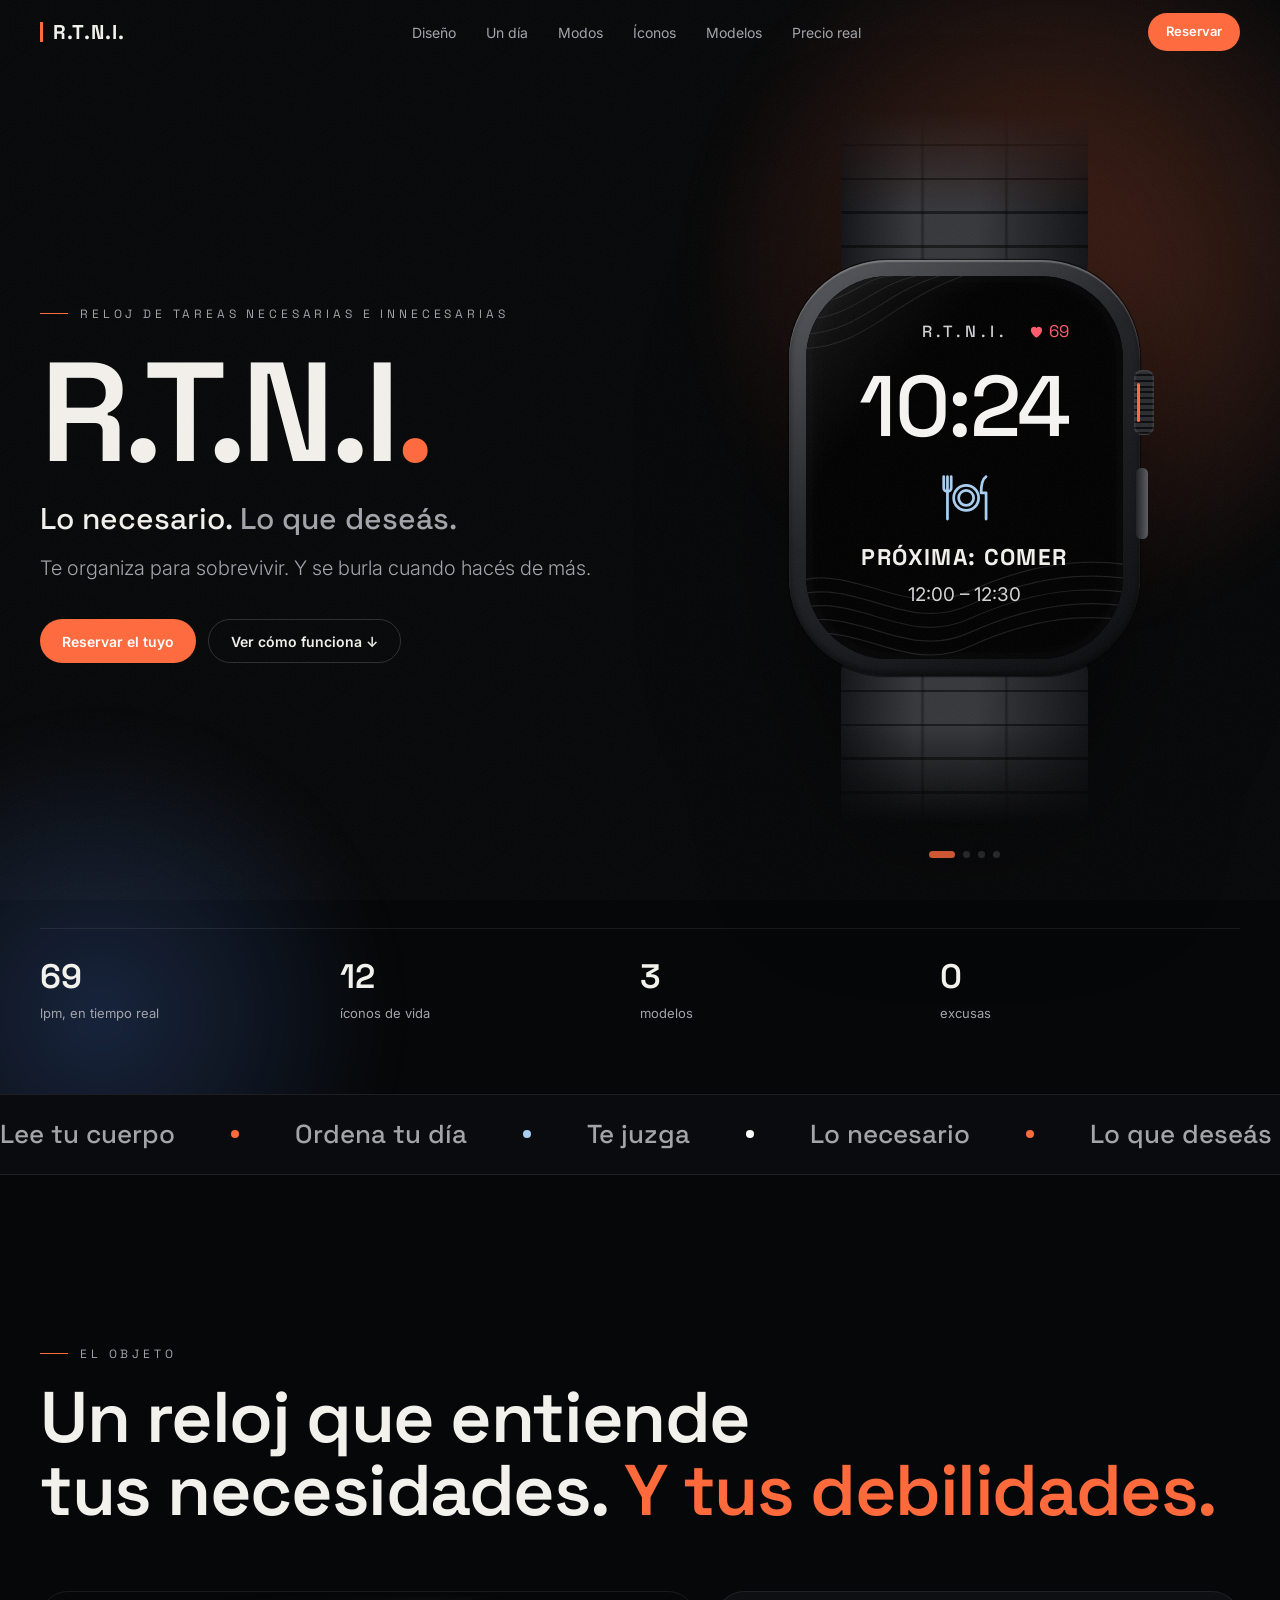
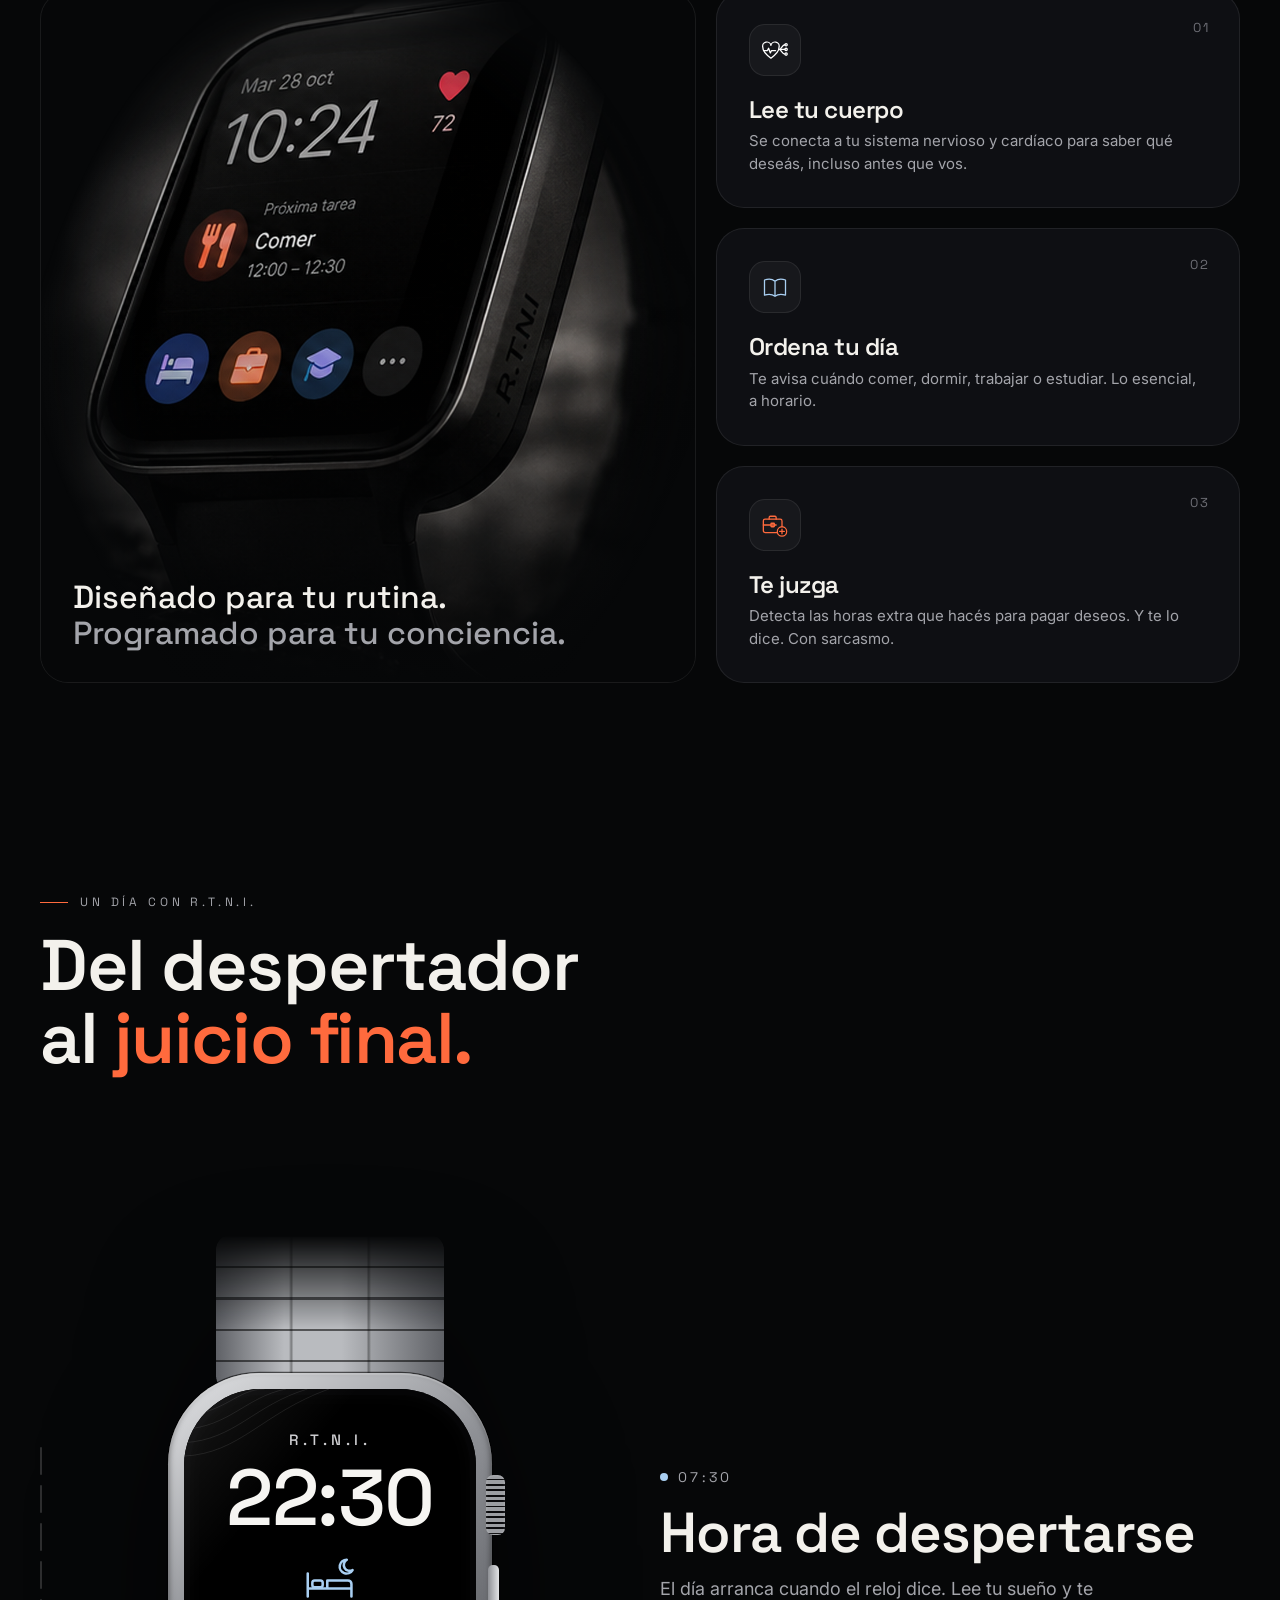
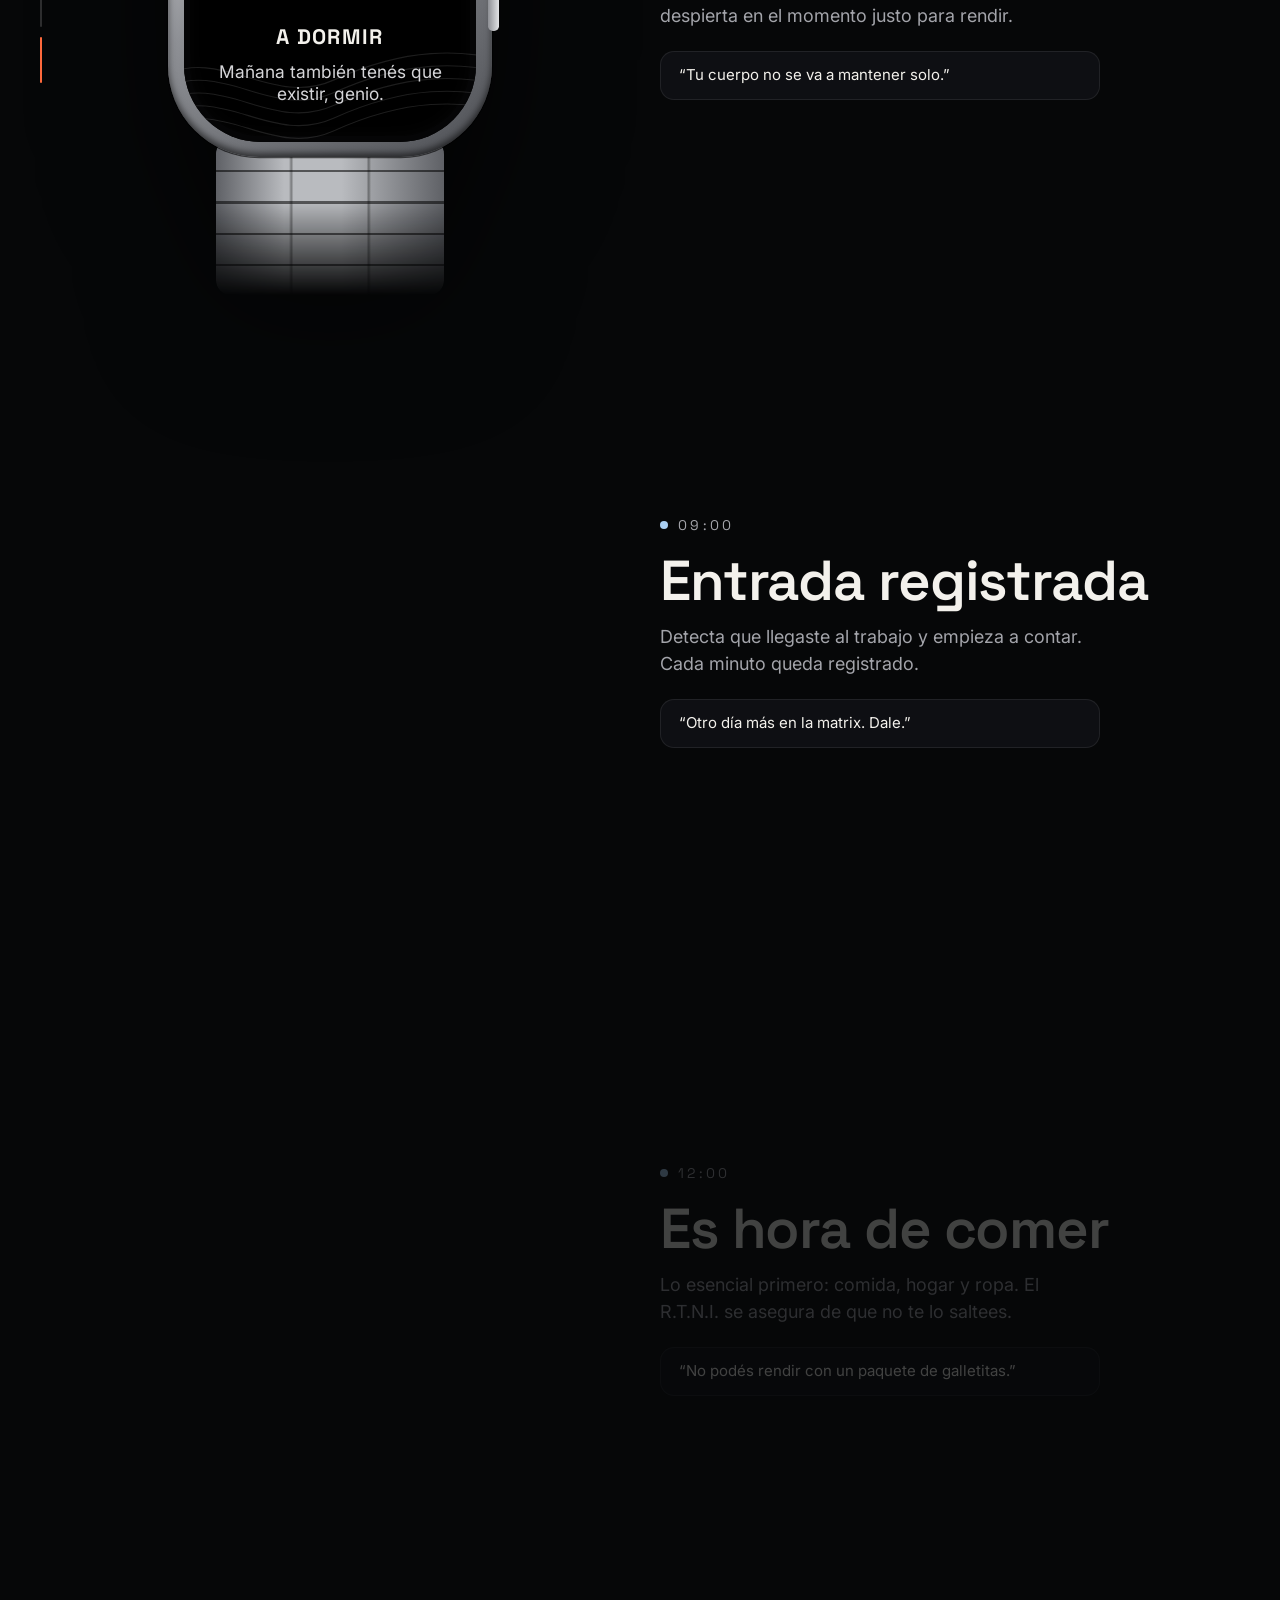
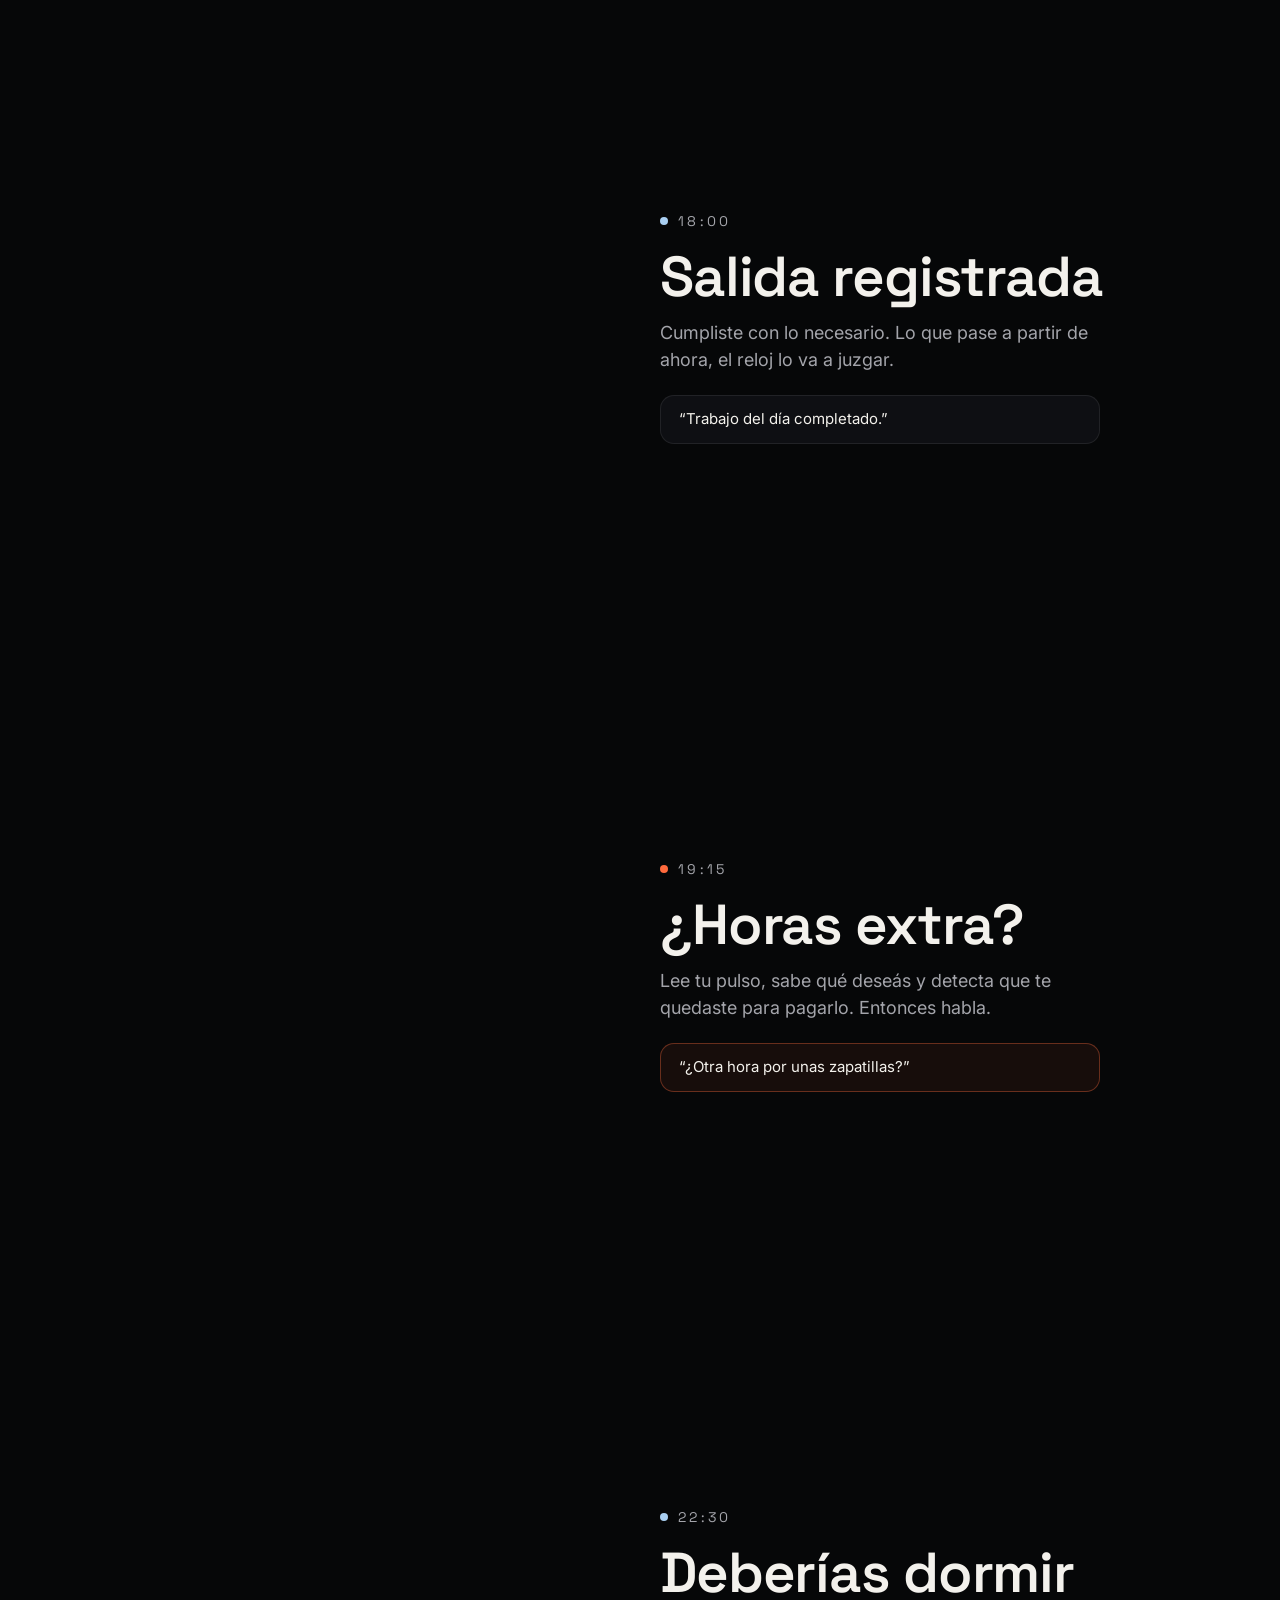
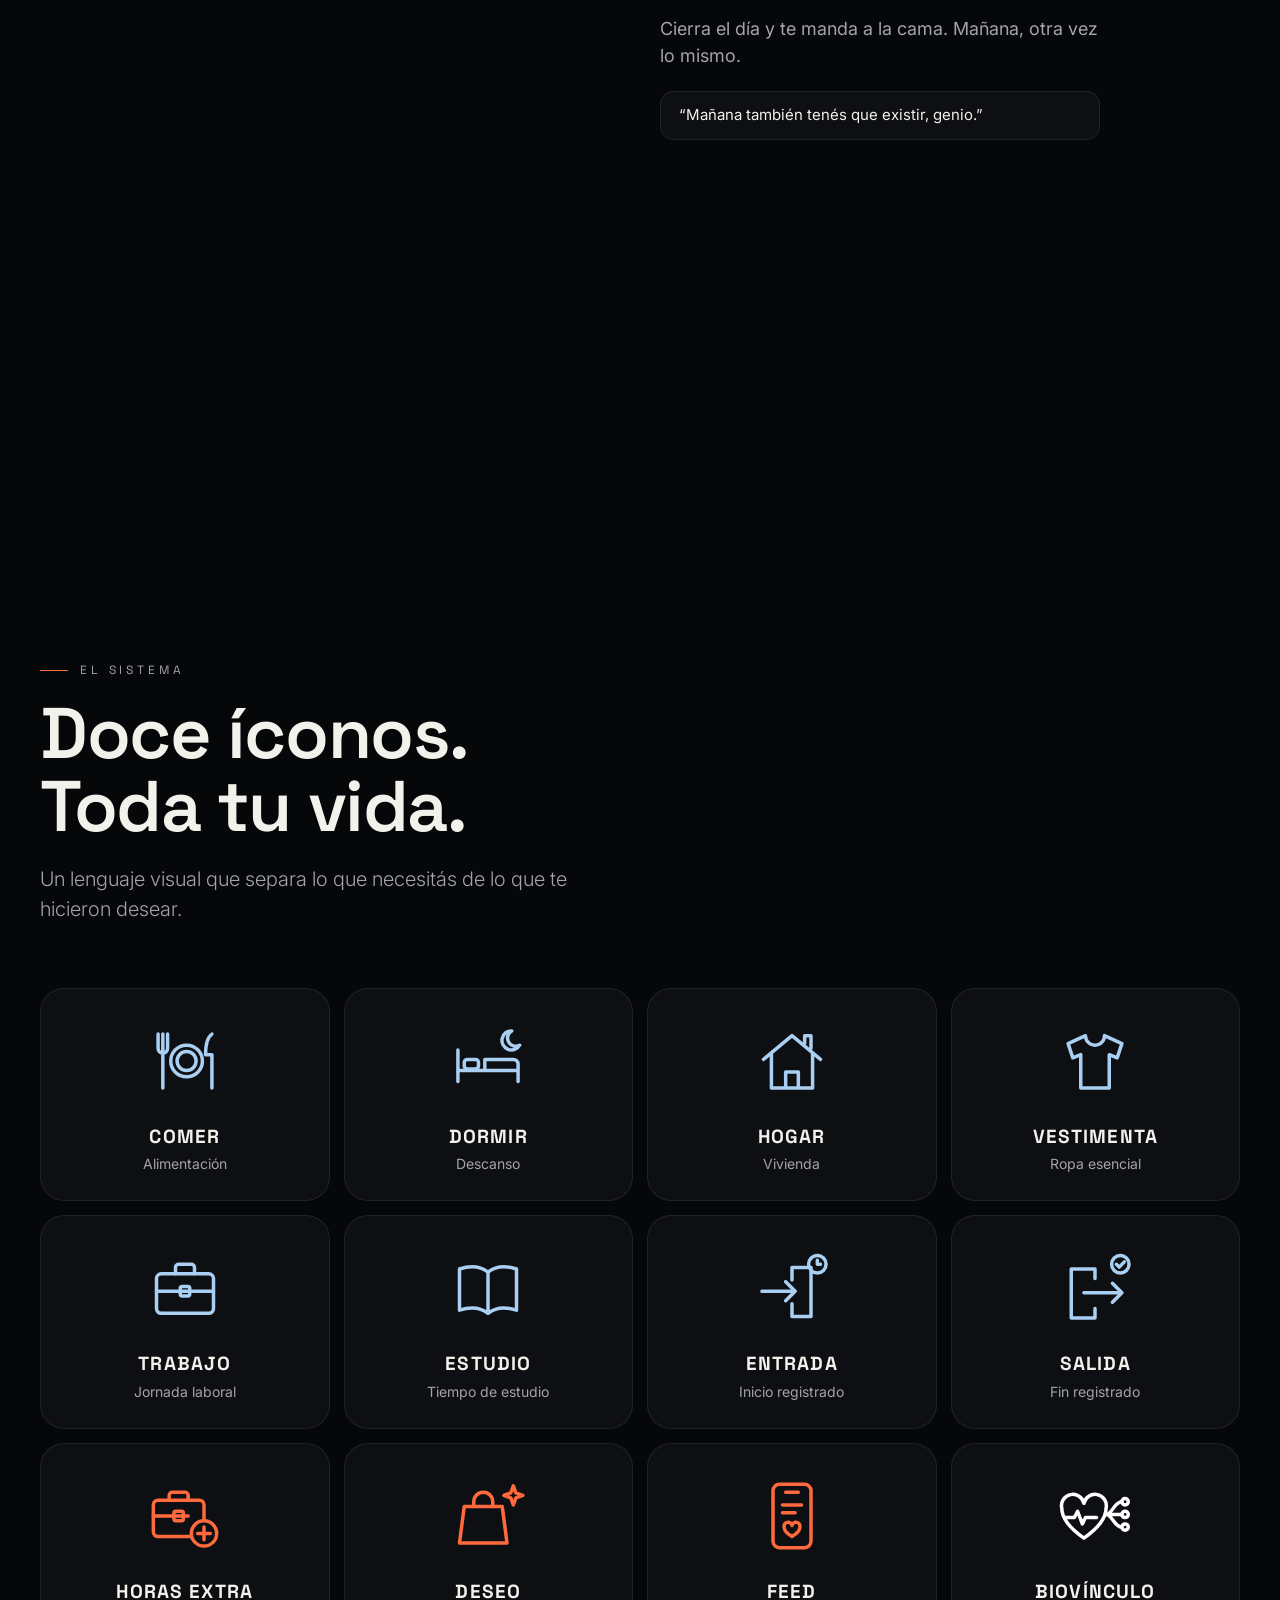
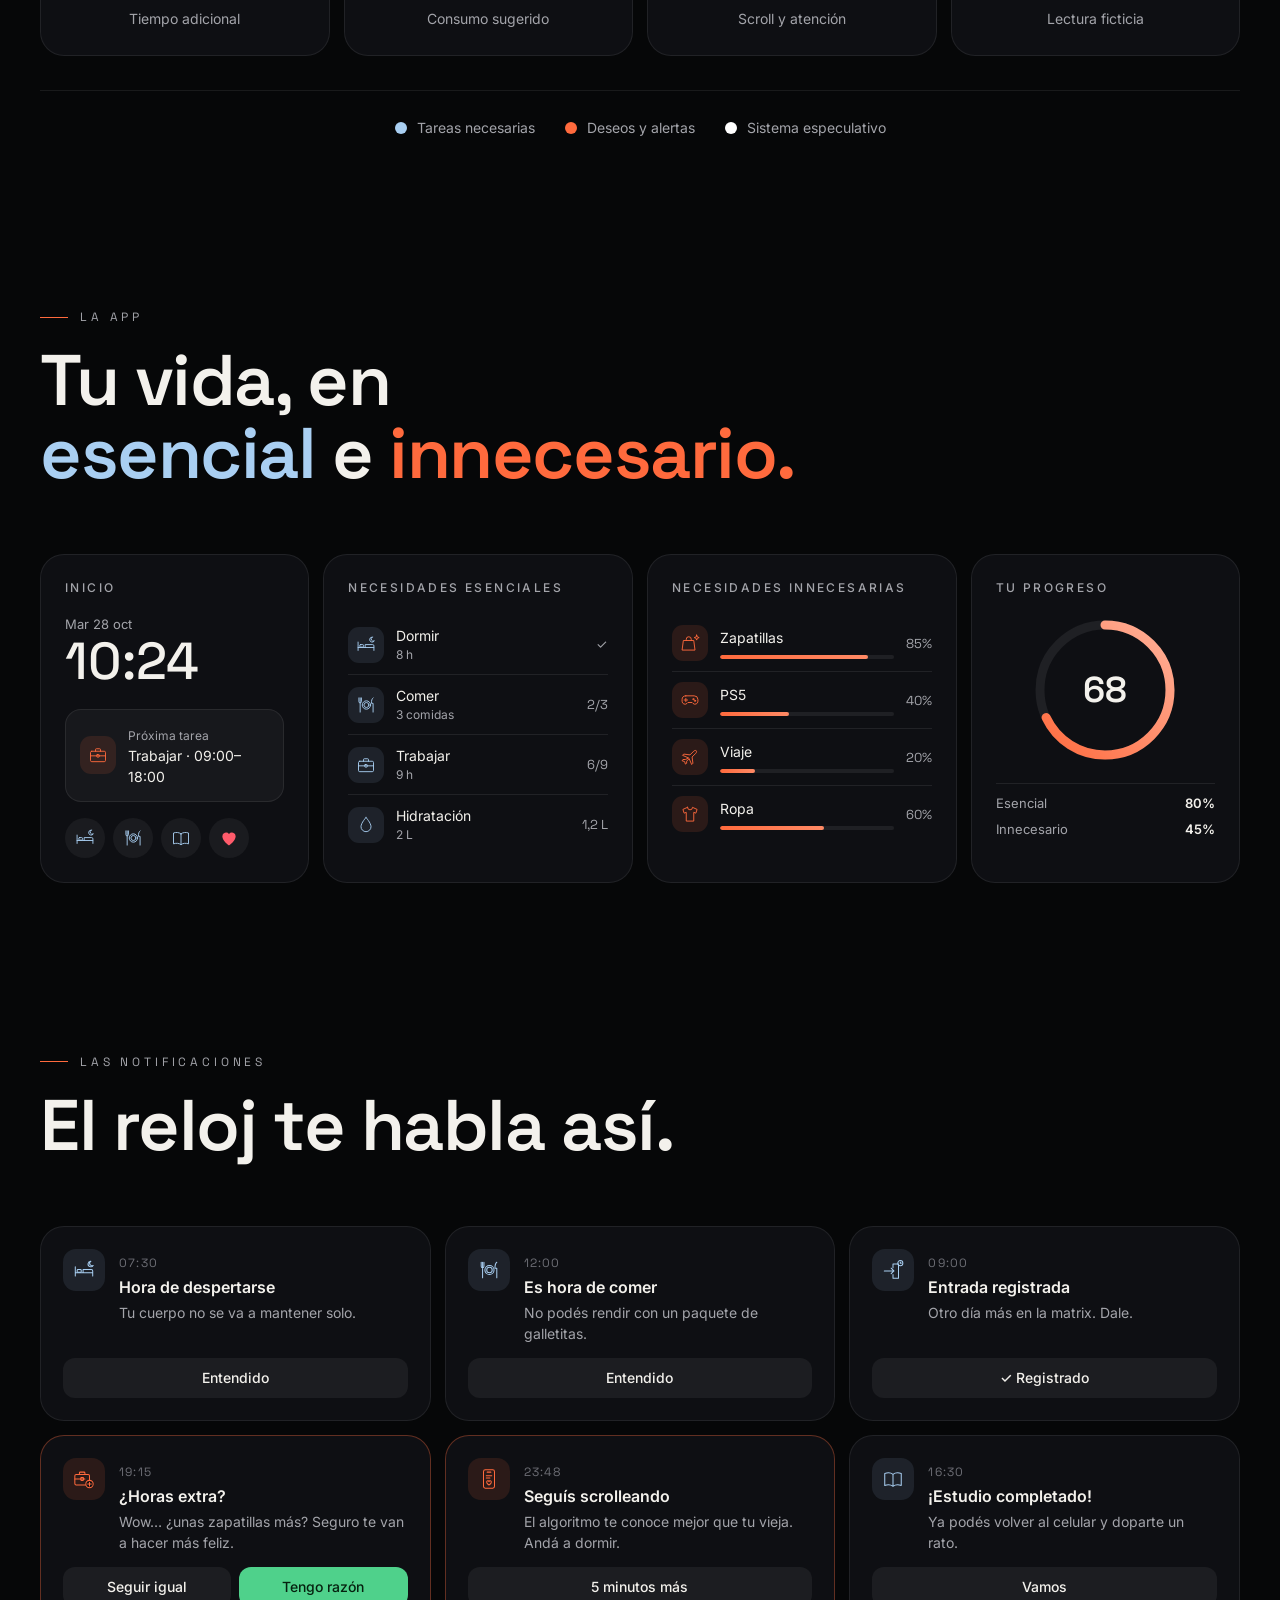
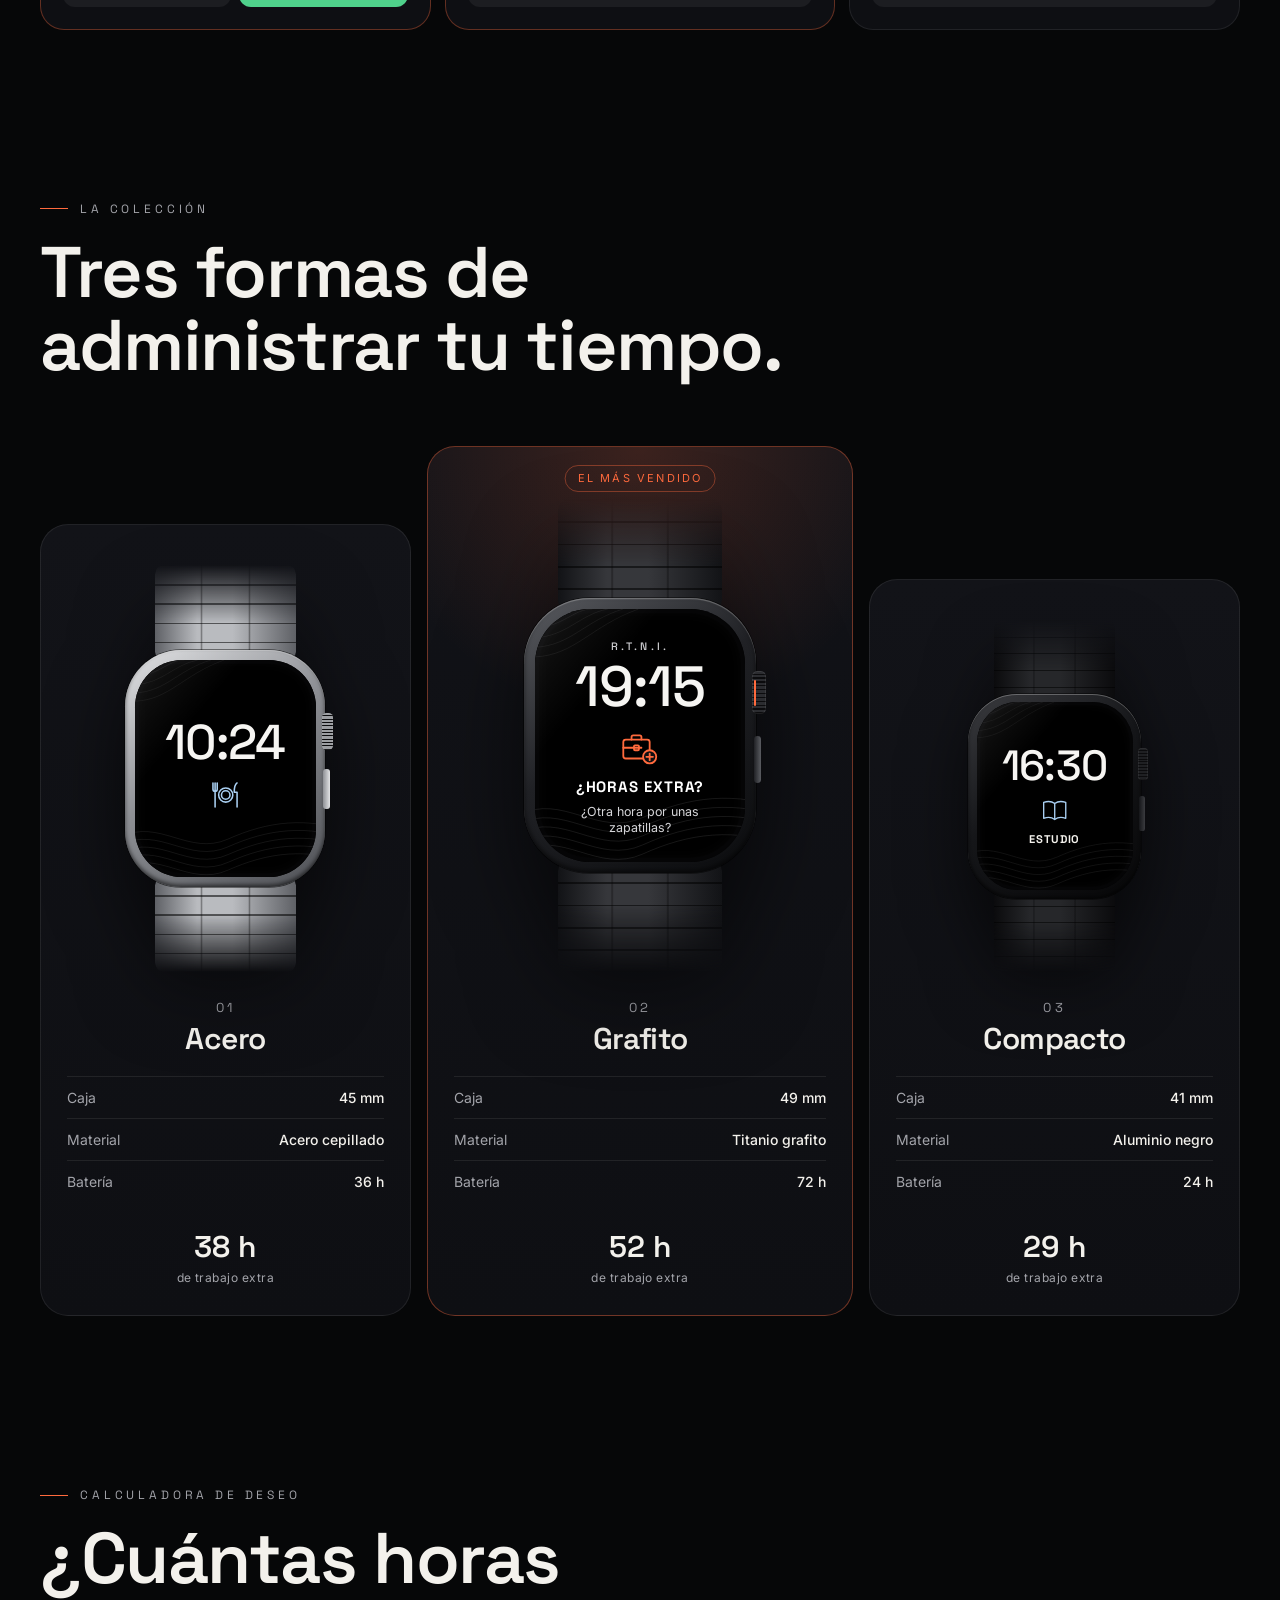
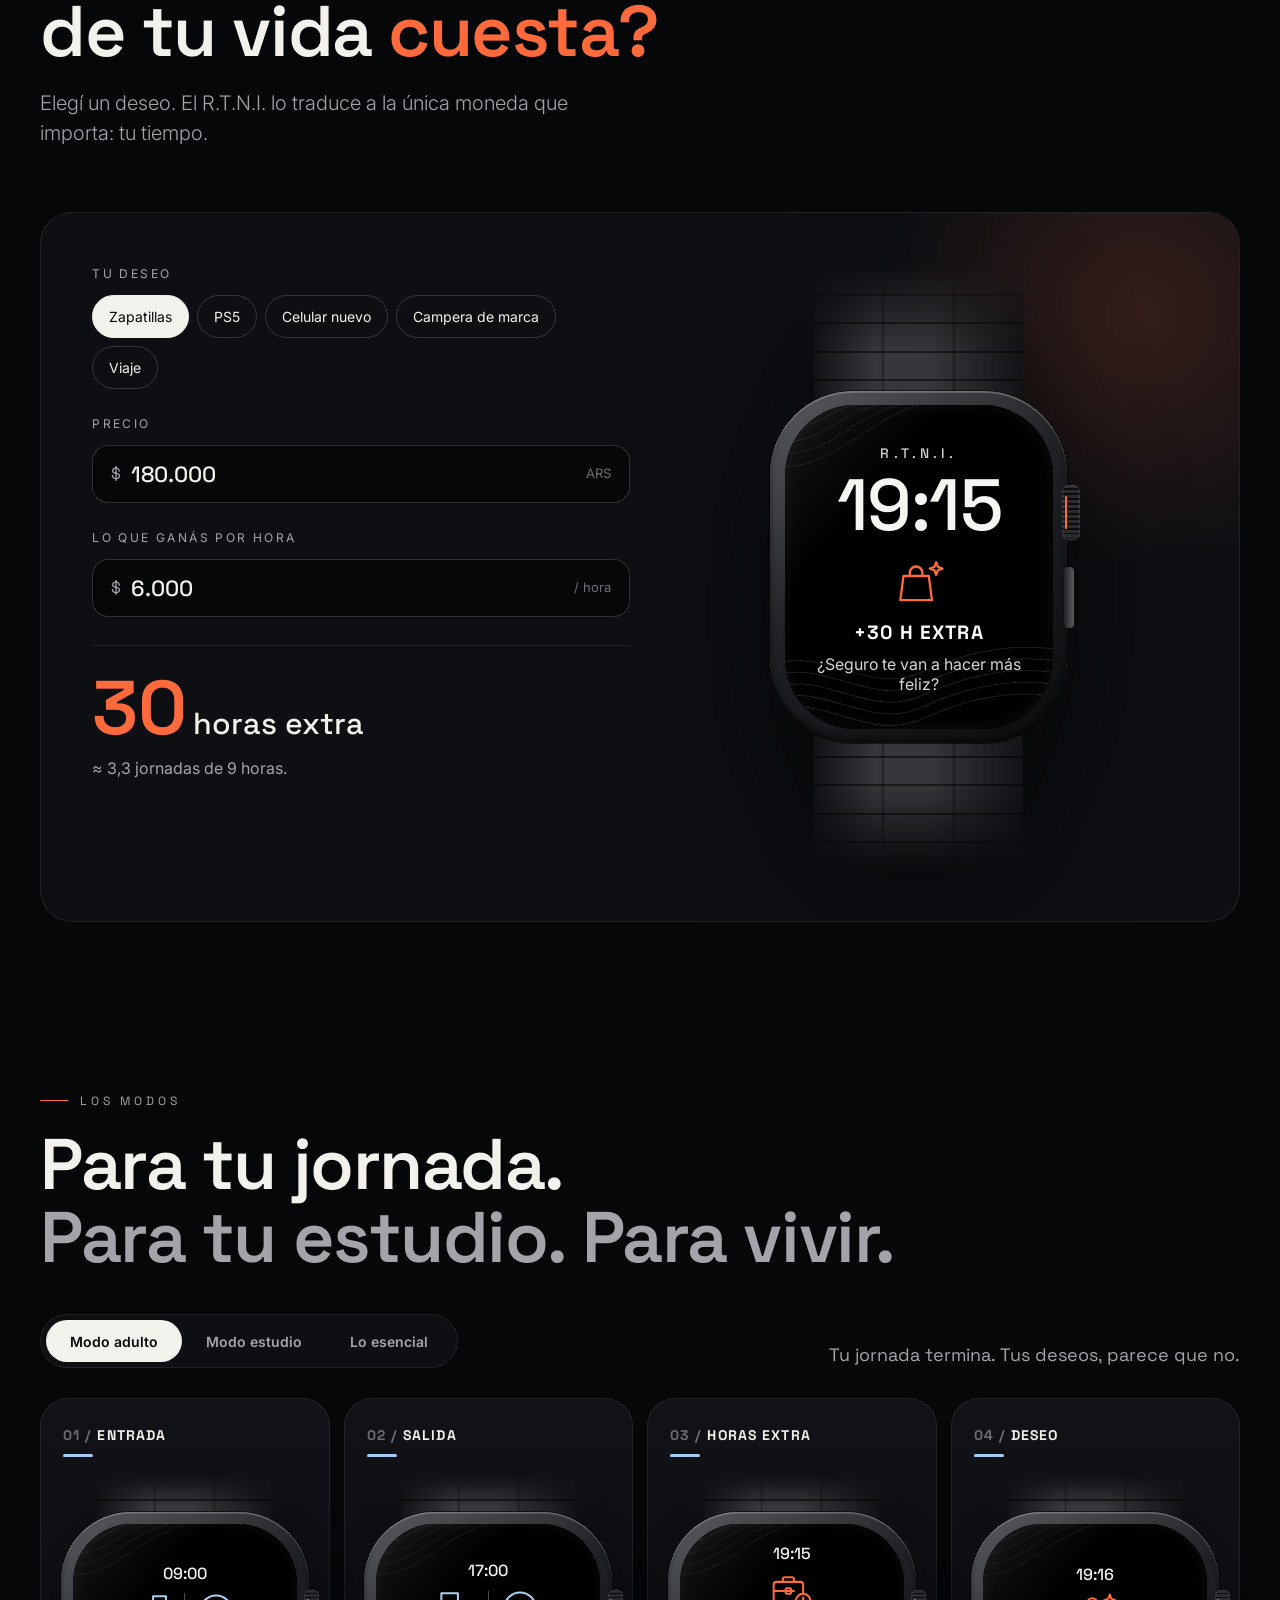
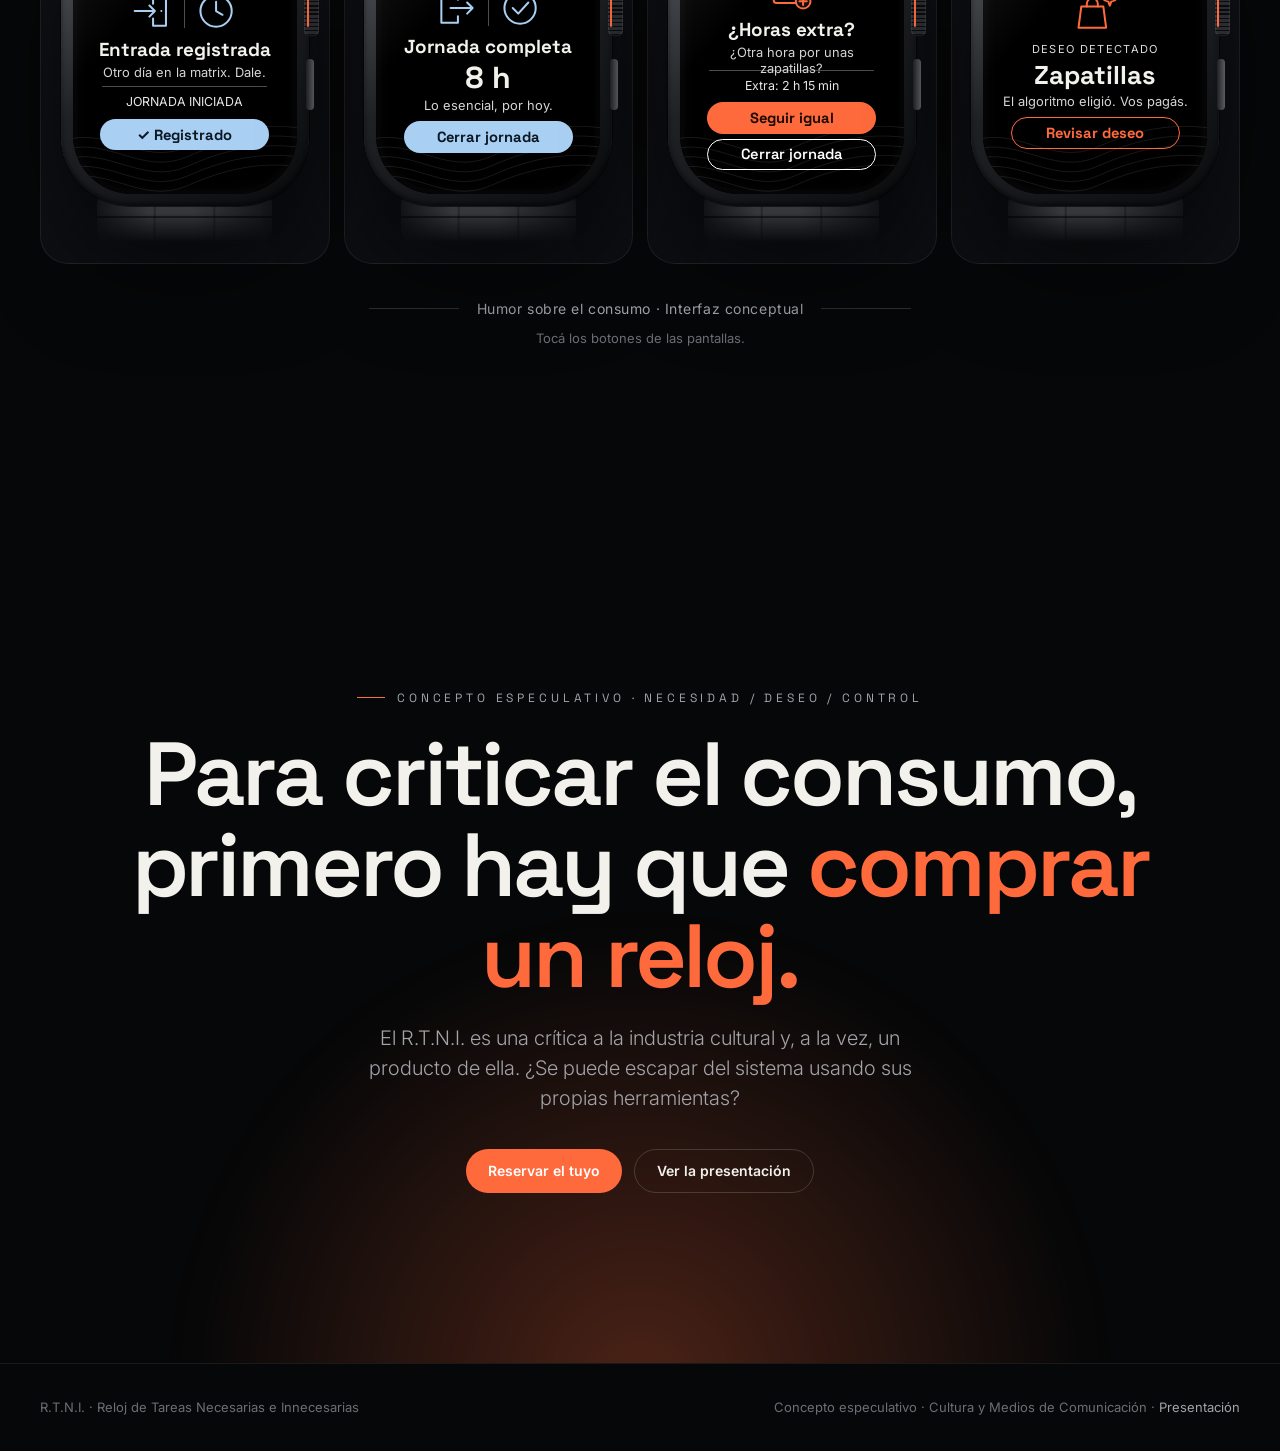
==== commit b617933c: "Sumar los modos adulto, estudio y esencial a la página de producto Cada modo muestra sus cuatro pant" ====
--- a/producto/index.html
+++ b/producto/index.html
@@ -250,13 +250,57 @@
 .tabs button{position:relative;z-index:2;height:42px;padding:0 24px;border-radius:99px;font-size:14px;font-weight:600;color:var(--mut);transition:color .3s}
 .tabs button.on{color:var(--bg)}
 .tabs .pill{position:absolute;z-index:1;top:5px;bottom:5px;border-radius:99px;background:var(--tx);transition:left .45s var(--ease),width .45s var(--ease)}
-.flow{display:grid;grid-template-columns:repeat(4,1fr);gap:14px;margin-top:30px}
-.fstep{background:var(--card);border:1px solid var(--line);border-radius:24px;padding:28px;min-height:220px;display:flex;flex-direction:column;transition:opacity .35s,transform .45s var(--ease)}
-.fstep.hide{opacity:0;transform:translateY(10px)}
-.fstep .n{font-family:var(--disp);font-size:44px;font-weight:600;color:var(--dim);line-height:1}
-.fstep p{margin-top:auto;font-size:17px;padding-top:30px}
-.fstep.last{border-color:rgba(255,106,61,.35)}
-.fstep.last .n{color:var(--or)}
+.mode-head{display:flex;justify-content:space-between;align-items:flex-end;gap:20px;flex-wrap:wrap;margin-top:40px}
+.mode-head .tabs{margin-top:0}
+.mode-sub{font-family:var(--disp);font-size:18px;color:var(--mut);transition:opacity .3s}
+.mgrid{display:grid;grid-template-columns:repeat(4,1fr);gap:14px;margin-top:30px}
+.mcard{background:linear-gradient(180deg,var(--card2),var(--card));border:1px solid var(--line);border-radius:28px;padding:26px 14px 20px;display:flex;flex-direction:column;align-items:center;transition:opacity .35s,transform .45s var(--ease),border-color .4s}
+.mcard:hover{border-color:var(--line2)}
+.mcard.hide{opacity:0;transform:translateY(12px)}
+.mcard .ml{align-self:flex-start;margin:0 0 18px 8px;font-family:var(--disp);font-size:14px;font-weight:700;letter-spacing:.08em}
+.mcard .ml::after{content:"";display:block;width:30px;height:3px;border-radius:3px;background:var(--blue);margin-top:8px}
+.mcard .ml em{font-style:normal;color:var(--dim);margin-right:6px}
+.mcard .watch{font-size:9.2px}
+.watch.short .band{height:5.5em}
+.mode-foot{display:flex;align-items:center;gap:18px;justify-content:center;margin-top:34px;color:var(--mut);font-size:14px;letter-spacing:.04em;text-align:center}
+.mode-foot::before,.mode-foot::after{content:"";flex:0 1 90px;height:1px;background:var(--line2)}
+.ms{position:absolute;inset:0;z-index:2;display:flex;flex-direction:column;align-items:center;justify-content:center;text-align:center;padding:2.4em 2em 2.6em;gap:.55em}
+.ms .m-time{font-family:var(--disp);font-size:1.75em;font-weight:500;line-height:1}
+.ms .m-ics{display:flex;align-items:center;gap:1em;margin:.2em 0}
+.ms .m-ics svg{width:4.8em;height:4.8em}
+.ms .m-sep{width:1px;height:3.8em;background:rgba(255,255,255,.3)}
+.ms .m-ttl{font-family:var(--disp);font-size:2.05em;font-weight:700;line-height:1.08}
+.ms .m-big{font-family:var(--disp);font-size:3.3em;font-weight:700;line-height:1;font-variant-numeric:tabular-nums}
+.ms .m-big.sm{font-size:2.8em}
+.ms .m-kick{font-size:1.2em;letter-spacing:.12em;text-transform:uppercase;color:#dcdce0}
+.ms .m-msg{font-size:1.4em;line-height:1.25;color:#d5d5d8;max-width:15em;min-height:1.25em;transition:color .3s}
+.ms .m-msg.burn{color:var(--or2)}
+.ms .m-sub{font-size:1.35em;border-top:1px solid rgba(255,255,255,.3);padding-top:.45em;width:88%;color:#e6e6ea}
+.ms .m-btns{display:flex;flex-direction:column;gap:.5em;width:90%;margin-top:.25em}
+.ms .m-btn{height:2.15em;border-radius:99px;font-family:var(--disp);font-weight:700;font-size:1.6em;transition:transform .2s,filter .2s}
+.ms .m-btn:hover{filter:brightness(1.12)}
+.ms .m-btn:active{transform:scale(.95)}
+.m-btn.b{background:var(--blue);color:#0b1824}.m-btn.o{background:var(--or);color:#1d0a04}
+.m-btn.bo{border:.13em solid var(--blue);color:var(--blue)}.m-btn.oo{border:.13em solid var(--or);color:var(--or)}
+.m-btn.w{border:.1em solid #fff;color:#fff;font-weight:600}
+.t-blue .m-ics{color:var(--blue)}.t-or .m-ics{color:var(--or)}
+.ms .m-line{width:88%;height:1px;background:rgba(255,255,255,.3)}
+.ms .m-hrow{width:84%;display:flex;justify-content:space-between;font-family:var(--disp);font-size:1.3em;letter-spacing:.08em}
+.ms .m-hrow b{font-weight:500;color:#fff;display:flex;gap:.3em;align-items:center}
+.ms .m-hrow b svg{width:1em;height:1em;color:#ff5b6b;animation:beat 1s infinite}
+.ms .m-clock{font-family:var(--disp);font-size:5em;font-weight:500;line-height:1}
+.ms .m-next{display:flex;align-items:center;gap:1em;text-align:left;color:var(--blue)}
+.ms .m-next svg{width:4em;height:4em}
+.ms .m-next b{display:block;color:#fff;font-family:var(--disp);font-size:2em;line-height:1}
+.ms .m-next small{color:#d5d5d8;font-size:1.3em}
+.ms .m-chips{display:flex;width:84%;justify-content:space-around;color:#fff}
+.ms .m-chips svg{width:2.8em;height:2.8em}
+.ms .m-ess{display:flex;width:90%;justify-content:space-around;color:var(--blue)}
+.ms .m-ess div{display:flex;flex-direction:column;align-items:center;gap:.2em;font-size:1.15em;color:#fff;flex:1}
+.ms .m-ess div+div{border-left:1px solid rgba(255,255,255,.3)}
+.ms .m-ess svg{width:3em;height:3em;color:var(--blue)}
+.ms .m-bar{width:84%;height:1.1em;border-radius:1em;background:rgba(255,255,255,.18);overflow:hidden}
+.ms .m-bar i{display:block;height:100%;width:75%;background:var(--blue);border-radius:inherit}
 
 /* ---------- notificaciones ---------- */
 .notis{display:grid;grid-template-columns:repeat(3,1fr);gap:14px;margin-top:64px}
@@ -321,7 +365,8 @@
   .models{grid-template-columns:1fr;max-width:460px;margin-inline:auto}
   .calc{grid-template-columns:1fr}
   .calc-r{order:-1}
-  .flow{grid-template-columns:1fr 1fr}
+  .mgrid{grid-template-columns:1fr 1fr}
+  .mcard .watch{font-size:10px}
   .notis{grid-template-columns:1fr 1fr}
 }
 @media (max-width:760px){
@@ -345,8 +390,15 @@
   .icard h4{font-size:16px}
   .icard span{font-size:12.5px}
   .dash{grid-template-columns:1fr}
-  .flow,.notis{grid-template-columns:1fr}
-  .fstep{min-height:0}
+  .notis{grid-template-columns:1fr}
+  .mgrid{display:flex;overflow-x:auto;scroll-snap-type:x mandatory;margin-inline:-16px;padding:0 16px 10px;scrollbar-width:none}
+  .mgrid::-webkit-scrollbar{display:none}
+  .mcard{flex:0 0 82%;scroll-snap-align:center}
+  .mcard .watch{font-size:9px}
+  .mode-head{flex-direction:column;align-items:flex-start}
+  .mode-foot::before,.mode-foot::after{display:none}
+  .mode-head .tabs{width:100%}
+  .tabs button{flex:1;padding:0 8px;font-size:13px;white-space:nowrap}
   .photo{min-height:440px}
   .photo .cap{left:22px;right:22px;bottom:22px}
   .feat{padding:26px}
@@ -378,6 +430,11 @@
   <symbol id="i-deseo" viewBox="0 0 48 48"><path d="M9 18h24l3 23H6z"/><path d="M15 18v-3a6 6 0 0 1 12 0v3"/><path d="M40 5l1.6 4.4L46 11l-4.4 1.6L40 17l-1.6-4.4L34 11l4.4-1.6z"/></symbol>
   <symbol id="i-feed" viewBox="0 0 48 48"><rect x="12" y="4" width="24" height="40" rx="4"/><path d="M20 9h8M18 17h12M18 22h8"/><path d="M24 37s-5-3-5-6a2.5 2.5 0 0 1 5-1 2.5 2.5 0 0 1 5 1c0 3-5 6-5 6z"/></symbol>
   <symbol id="i-bio" viewBox="0 0 48 48"><path d="M17 38C7 31 3 25 3 19a7 7 0 0 1 14-3 7 7 0 0 1 14 3c0 6-4 12-14 19z"/><path d="M5 25h6l2-4 3 8 2-4h7M31 23c4 0 5-8 10-8M31 23h10M31 23c4 0 5 8 10 8"/><circle cx="43" cy="15" r="2"/><circle cx="43" cy="23" r="2"/><circle cx="43" cy="31" r="2"/></symbol>
+  <symbol id="i-reloj" viewBox="0 0 48 48"><circle cx="24" cy="24" r="17"/><path d="M24 14v10l7 4"/></symbol>
+  <symbol id="i-check" viewBox="0 0 48 48"><circle cx="24" cy="24" r="17"/><path d="m16 24 6 6 11-12"/></symbol>
+  <symbol id="i-puerta-in" viewBox="0 0 48 48"><path d="M24 8h14v32H24M24 8v8M24 32v8M4 24h22M20 18l6 6-6 6"/><path d="M33 24h.01"/></symbol>
+  <symbol id="i-puerta-out" viewBox="0 0 48 48"><path d="M26 15V8H8v32h18v-7M18 24h24M36 18l6 6-6 6"/></symbol>
+  <symbol id="i-libro-ok" viewBox="0 0 48 48"><path d="M22 12c-5-3-11-3-17-1v26c6-2 12-2 17 1 4-3 9-3 13-3V10c-4 0-9 0-13 2zM22 12v26"/><circle cx="37" cy="33" r="8.5" style="fill:#000"/><path d="m33 33 3 3 5.5-5.5"/></symbol>
   <symbol id="i-heart" viewBox="0 0 24 24"><path d="M12 21s-8-5-8-11a4.5 4.5 0 0 1 8-2.8A4.5 4.5 0 0 1 20 10c0 6-8 11-8 11z" fill="currentColor" stroke="none"/></symbol>
   <symbol id="i-agua" viewBox="0 0 48 48"><path d="M24 6s-12 13-12 22a12 12 0 0 0 24 0C36 19 24 6 24 6z"/></symbol>
   <symbol id="i-game" viewBox="0 0 48 48"><path d="M14 14h20a9 9 0 0 1 9 9v4a7 7 0 0 1-12 5l-2-2H19l-2 2a7 7 0 0 1-12-5v-4a9 9 0 0 1 9-9z"/><path d="M14 20v8M10 24h8"/><circle cx="32" cy="22" r="1.5"/><circle cx="36" cy="26" r="1.5"/></symbol>
@@ -391,6 +448,7 @@
     <div class="nav-links">
       <a href="#diseno">Diseño</a>
       <a href="#dia">Un día</a>
+      <a href="#modos">Modos</a>
       <a href="#iconos">Íconos</a>
       <a href="#modelos">Modelos</a>
       <a href="#precio">Precio real</a>
@@ -601,12 +659,17 @@
 </section>
 
 <!-- ======= modos ======= -->
-<section class="sec" style="padding-top:0">
+<section class="sec" id="modos" style="padding-top:0">
   <div class="wrap">
-    <div class="eyebrow rv">Para cada edad</div>
-    <h2 class="h2 rv d1">Funciona para adultos.<br><span style="color:var(--mut)">Y para adolescentes.</span></h2>
-    <div class="tabs rv d2" id="tabs"><span class="pill"></span><button class="on" data-m="adulto">Adulto</button><button data-m="teen">Adolescente</button></div>
-    <div class="flow" id="flow"></div>
+    <div class="eyebrow rv">Los modos</div>
+    <h2 class="h2 rv d1">Para tu jornada.<br><span style="color:var(--mut)">Para tu estudio. Para vivir.</span></h2>
+    <div class="mode-head rv d2">
+      <div class="tabs" id="tabs"><span class="pill"></span><button class="on" data-m="adulto">Modo adulto</button><button data-m="estudio">Modo estudio</button><button data-m="esencial">Lo esencial</button></div>
+      <div class="mode-sub" id="modeSub"></div>
+    </div>
+    <div class="mgrid" id="mgrid"></div>
+    <div class="mode-foot" id="modeFoot"></div>
+    <p style="text-align:center;color:var(--dim);font-size:13px;margin-top:10px">Tocá los botones de las pantallas.</p>
   </div>
 </section>
 
@@ -701,9 +764,25 @@
   {ic:'feed',c:'o',t:'23:48',h:'Seguís scrolleando',p:'El algoritmo te conoce mejor que tu vieja. Andá a dormir.',a:['5 minutos más'],alert:1},
   {ic:'estudio',c:'b',t:'16:30',h:'¡Estudio completado!',p:'Ya podés volver al celular y doparte un rato.',a:['Vamos']}
 ];
-const FLOW = {
-  adulto:['Registra la entrada y la salida del trabajo.','Avisa cuándo comer, dormir y trabajar para lo esencial: comida, hogar y ropa.','Detecta las horas extra hechas para pagar deseos innecesarios.','Te manda una notificación sarcástica. Sin filtro.'],
-  teen:['Registra la hora de inicio y fin del estudio.','Avisa cuándo comer y dormir.','Al terminar, te “libera” con un comentario sarcástico.','Te recuerda que podés volver al celular por tu dosis de dopamina.']
+const MODES = {
+  adulto:{sub:'Tu jornada termina. Tus deseos, parece que no.', foot:'Humor sobre el consumo · Interfaz conceptual', sc:[
+    {l:'Entrada', time:'09:00', ics:['puerta-in','reloj'], ttl:'Entrada registrada', msg:'Otro día en la matrix. Dale.', sub:'JORNADA INICIADA', btns:[['✓ Registrado','b','Ya sabemos. Siempre llegás.']]},
+    {l:'Salida', time:'17:00', ics:['puerta-out','check'], ttl:'Jornada completa', big:'8 h', msg:'Lo esencial, por hoy.', btns:[['Cerrar jornada','b','Bien. Ahora andá a vivir un rato.']]},
+    {l:'Horas extra', tone:'or', time:'19:15', ics:['extra'], ttl:'¿Horas extra?', msg:'¿Otra hora por unas zapatillas?', sub:'Extra: <span data-extra>2 h 15 min</span>', btns:[['Seguir igual','o','Tus pies, felices. Tu espalda, no.'],['Cerrar jornada','w','Sabia decisión. Rara, pero sabia.']]},
+    {l:'Deseo', tone:'or', time:'19:16', ics:['deseo'], kick:'Deseo detectado', big:'Zapatillas', bigsm:1, msg:'El algoritmo eligió. Vos pagás.', btns:[['Revisar deseo','oo','Revisado: no las necesitás.']]}
+  ]},
+  estudio:{sub:'Versión adolescente · Del estudio al scroll', foot:'El ocio también puede convertirse en consumo · Interfaz conceptual', sc:[
+    {l:'Inicio', time:'14:30', ics:['estudio'], ttl:'Hora de estudiar', msg:'Registrá tu tiempo de estudio.', btns:[['Empezar','b','Dale. El celular puede esperar.']]},
+    {l:'Registro', time:'15:15', ics:['estudio','reloj'], ttl:'En estudio', big:'<span data-timer>00:45:00</span>', msg:'Sesión en curso', btns:[['Finalizar','bo','¿Ya? Recién empezabas.']]},
+    {l:'Fin del estudio', tone:'or', time:'16:00', ics:['libro-ok'], ttl:'Estudio completado', big:'1 h 30 min', bigsm:1, sub:'Tu feed ya estaba preocupado.', btns:[['Continuar','o','Liberado. Por ahora.']]},
+    {l:'Notificación', tone:'or', time:'16:01', ics:['feed'], ttl:'¿Tu tiempo libre?', msg:'Tu dosis de scroll te espera.', btns:[['Abrir celular','o','Sabíamos que ibas a elegir esto.'],['Hacer una pausa','w','¿Una pausa de verdad? Respeto.']]}
+  ]},
+  esencial:{sub:'Comer. Descansar. Sostener la vida cotidiana.', foot:'Interfaz conceptual · Rutinas necesarias', sc:[
+    {l:'Inicio', custom:'home'},
+    {l:'Alimentación', time:'12:00', ics:['comer'], ttl:'Hora de comer', msg:'Tu cuerpo también necesita una pausa.', btns:[['Hecho','b','Bien. Las galletitas no cuentan.']]},
+    {l:'Descanso', time:'23:00', ics:['dormir'], ttl:'Cerrá el día', msg:'Mañana seguimos. Ahora, descansá.', btns:[['Descansar','b','Buenas noches. En serio.'],['Más tarde','w','El scroll de las 2 a.m. no es descanso.']]},
+    {l:'Necesidades', custom:'esencial'}
+  ]}
 };
 const WISHES = [
   {k:'Zapatillas', p:180000, ic:'deseo', m:'¿Seguro te van a hacer más feliz?'},
@@ -820,18 +899,62 @@
 calc(true);
 
 /* ---------- modos ---------- */
-const tabs = $('#tabs'), pill = $('.pill', tabs), flow = $('#flow');
+const tabs = $('#tabs'), pill = $('.pill', tabs), mgrid = $('#mgrid');
+const ic = n => `<svg class="ic"><use href="#i-${n}"/></svg>`;
+function modeScreen(s) {
+  if (s.custom === 'home') return `<div class="ms">
+    <div class="m-hrow"><span>R.T.N.I.</span><b><svg><use href="#i-heart"/></svg><span class="bpm-v">72</span></b></div>
+    <div class="m-clock">10:24</div><div class="m-line"></div><div class="m-kick">Próxima tarea</div>
+    <div class="m-next">${ic('comer')}<div><b>Comer</b><small>12:00 – 12:30</small></div></div>
+    <div class="m-line"></div><div class="m-chips">${ic('dormir')}${ic('trabajo')}${ic('estudio')}</div></div>`;
+  if (s.custom === 'esencial') return `<div class="ms">
+    <div class="m-time">17:00</div><div class="m-ttl">Lo esencial</div>
+    <div class="m-ess"><div>${ic('comer')}Comida</div><div>${ic('hogar')}Hogar</div><div>${ic('ropa')}Ropa</div></div>
+    <div class="m-line"></div><div class="m-msg">Jornada registrada</div><div class="m-big sm">6 h / 8 h</div>
+    <div class="m-bar"><i></i></div><div class="m-msg">Tiempo para sostenerte</div></div>`;
+  return `<div class="ms t-${s.tone || 'blue'}">
+    <div class="m-time">${s.time}</div>
+    <div class="m-ics">${s.ics.map(ic).join('<span class="m-sep"></span>')}</div>
+    ${s.kick ? `<div class="m-kick">${s.kick}</div>` : ''}
+    ${s.ttl ? `<div class="m-ttl">${s.ttl}</div>` : ''}
+    ${s.big ? `<div class="m-big${s.bigsm ? ' sm' : ''}">${s.big}</div>` : ''}
+    ${s.msg ? `<div class="m-msg">${s.msg}</div>` : ''}
+    ${s.sub ? `<div class="m-sub">${s.sub}</div>` : ''}
+    <div class="m-btns">${(s.btns || []).map(([t, k, r]) => `<button class="m-btn ${k}" data-r="${r}">${t}</button>`).join('')}</div></div>`;
+}
+function renderModes(m) {
+  const M = MODES[m];
+  $('#modeSub').textContent = M.sub; $('#modeFoot').textContent = M.foot;
+  mgrid.innerHTML = M.sc.map((s, i) => `<div class="mcard"><div class="ml"><em>0${i + 1} /</em>${s.l.toUpperCase()}</div>
+    <div class="watch grafito short"><div class="band top"></div><div class="case"><div class="crown"></div><div class="side"></div><div class="screen">${modeScreen(s)}</div></div><div class="band bot"></div></div></div>`).join('');
+  mgrid.scrollLeft = 0;
+}
 function setMode(m, btn) {
   $$('button', tabs).forEach(b => b.classList.toggle('on', b === btn));
-  pill.style.left = btn.offsetLeft + 'px'; pill.style.width = btn.offsetWidth + 'px';
-  const render = () => { flow.innerHTML = FLOW[m].map((t, i, a) => `<div class="fstep${i === a.length - 1 ? ' last' : ''}"><span class="n">0${i + 1}</span><p>${t}</p></div>`).join(''); };
-  if (!flow.children.length) return render();
-  $$('.fstep', flow).forEach(f => f.classList.add('hide'));
-  setTimeout(() => { render(); $$('.fstep', flow).forEach(f => f.classList.add('hide')); requestAnimationFrame(() => requestAnimationFrame(() => $$('.fstep', flow).forEach(f => f.classList.remove('hide')))); }, 250);
-}
+  placePill();
+  if (!mgrid.children.length || reduce) return renderModes(m);
+  $$('.mcard', mgrid).forEach(f => f.classList.add('hide'));
+  setTimeout(() => { renderModes(m); const cs = $$('.mcard', mgrid); cs.forEach(f => f.classList.add('hide')); requestAnimationFrame(() => requestAnimationFrame(() => cs.forEach((f, i) => setTimeout(() => f.classList.remove('hide'), i * 70)))); }, 260);
+}
+const placePill = () => { const b = $('button.on', tabs); pill.style.left = b.offsetLeft + 'px'; pill.style.width = b.offsetWidth + 'px'; };
 $$('button', tabs).forEach(b => b.onclick = () => setMode(b.dataset.m, b));
-const placePill = () => { const b = $('button.on', tabs); pill.style.left = b.offsetLeft + 'px'; pill.style.width = b.offsetWidth + 'px'; };
+mgrid.addEventListener('click', e => {
+  const b = e.target.closest('.m-btn'); if (!b) return;
+  const scr = b.closest('.ms'), msg = $('.m-msg', scr) || $('.m-sub', scr);
+  if (!msg) return;
+  if (!msg.dataset.o) msg.dataset.o = msg.innerHTML;
+  msg.textContent = b.dataset.r; msg.classList.add('burn');
+  clearTimeout(msg._t); msg._t = setTimeout(() => { msg.innerHTML = msg.dataset.o; msg.classList.remove('burn'); }, 2600);
+});
 setMode('adulto', $('button', tabs)); addEventListener('resize', placePill); document.fonts && document.fonts.ready.then(placePill);
+// cronómetro de estudio y horas extra en vivo
+let studyS = 45 * 60, extraM = 135;
+const pad = n => String(n).padStart(2, '0');
+setInterval(() => {
+  studyS++; if (studyS % 60 === 0) extraM++;
+  $$('[data-timer]').forEach(e => e.textContent = `${pad(studyS / 3600 | 0)}:${pad(studyS / 60 % 60 | 0)}:${pad(studyS % 60)}`);
+  $$('[data-extra]').forEach(e => e.textContent = `${extraM / 60 | 0} h ${pad(extraM % 60)} min`);
+}, 1000);
 
 /* ---------- reservar ---------- */
 const dlg = $('#dlg'), body = $('#dlgBody');
